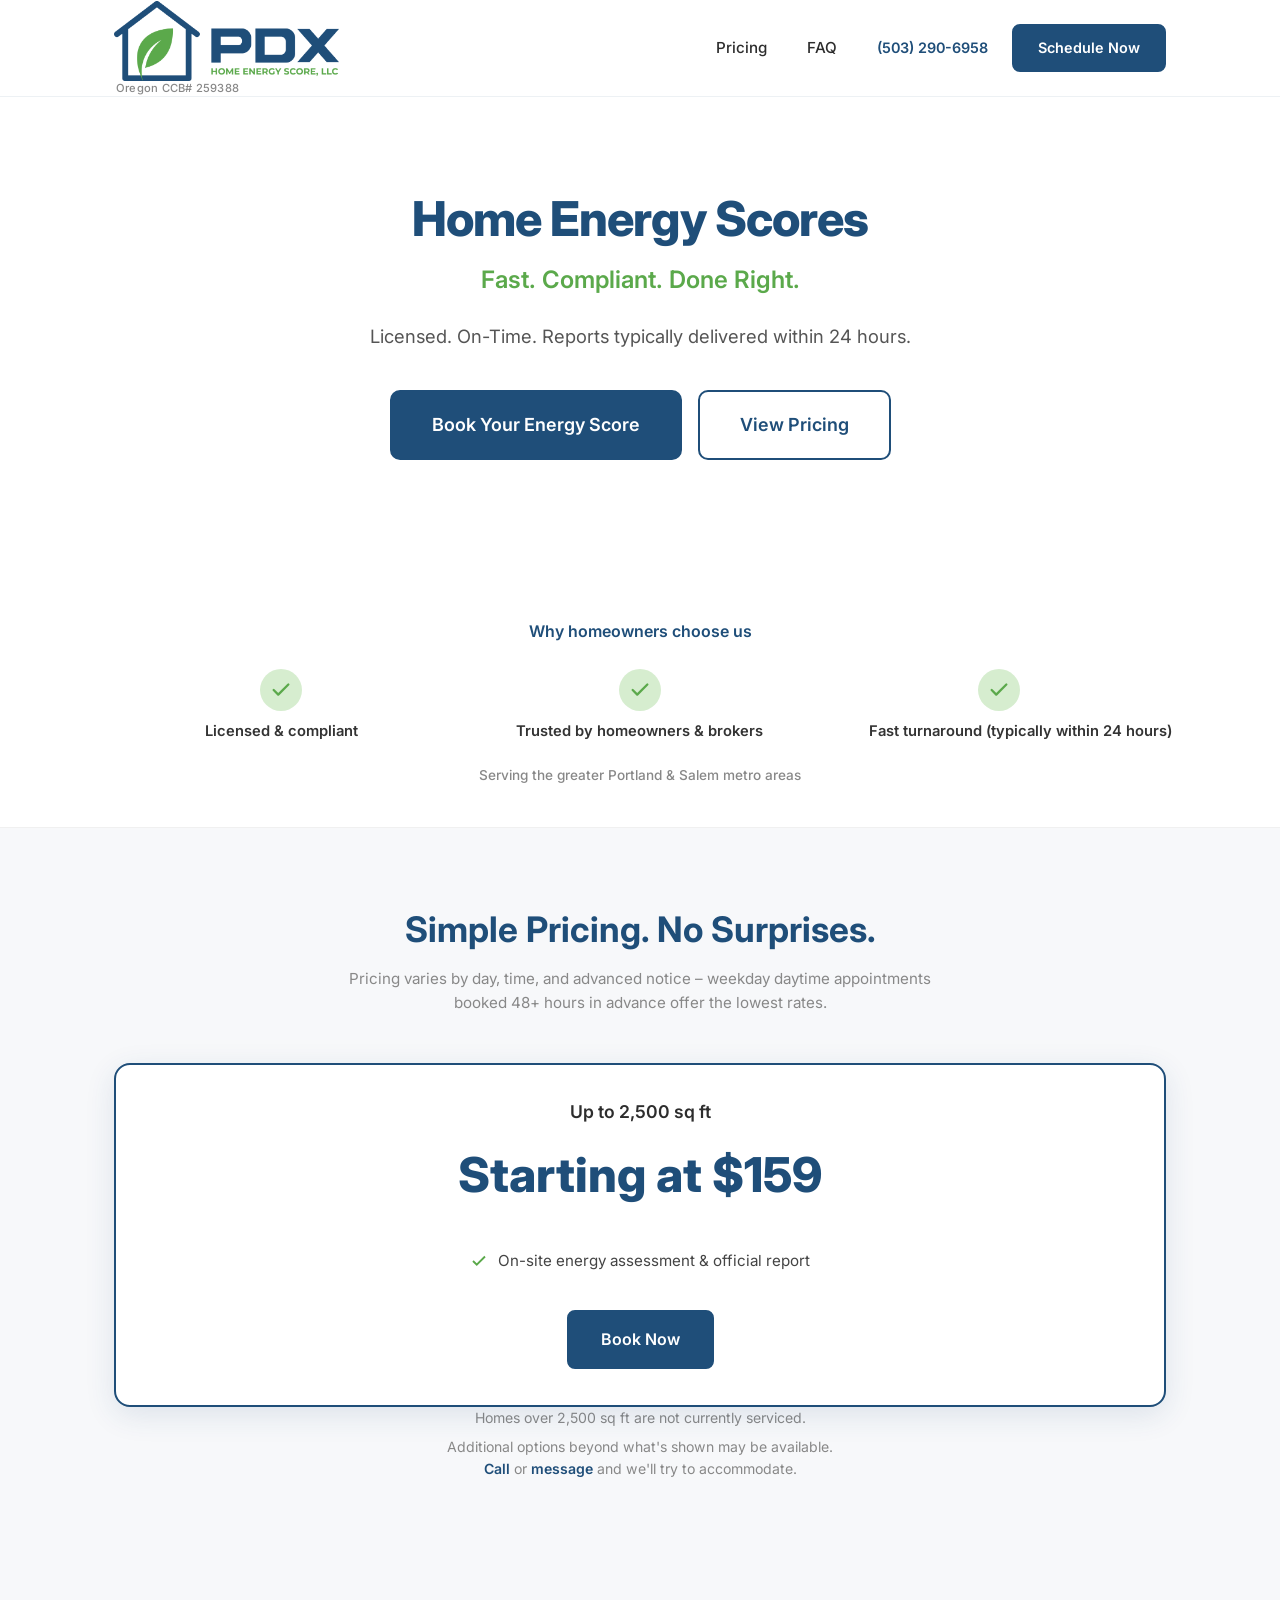
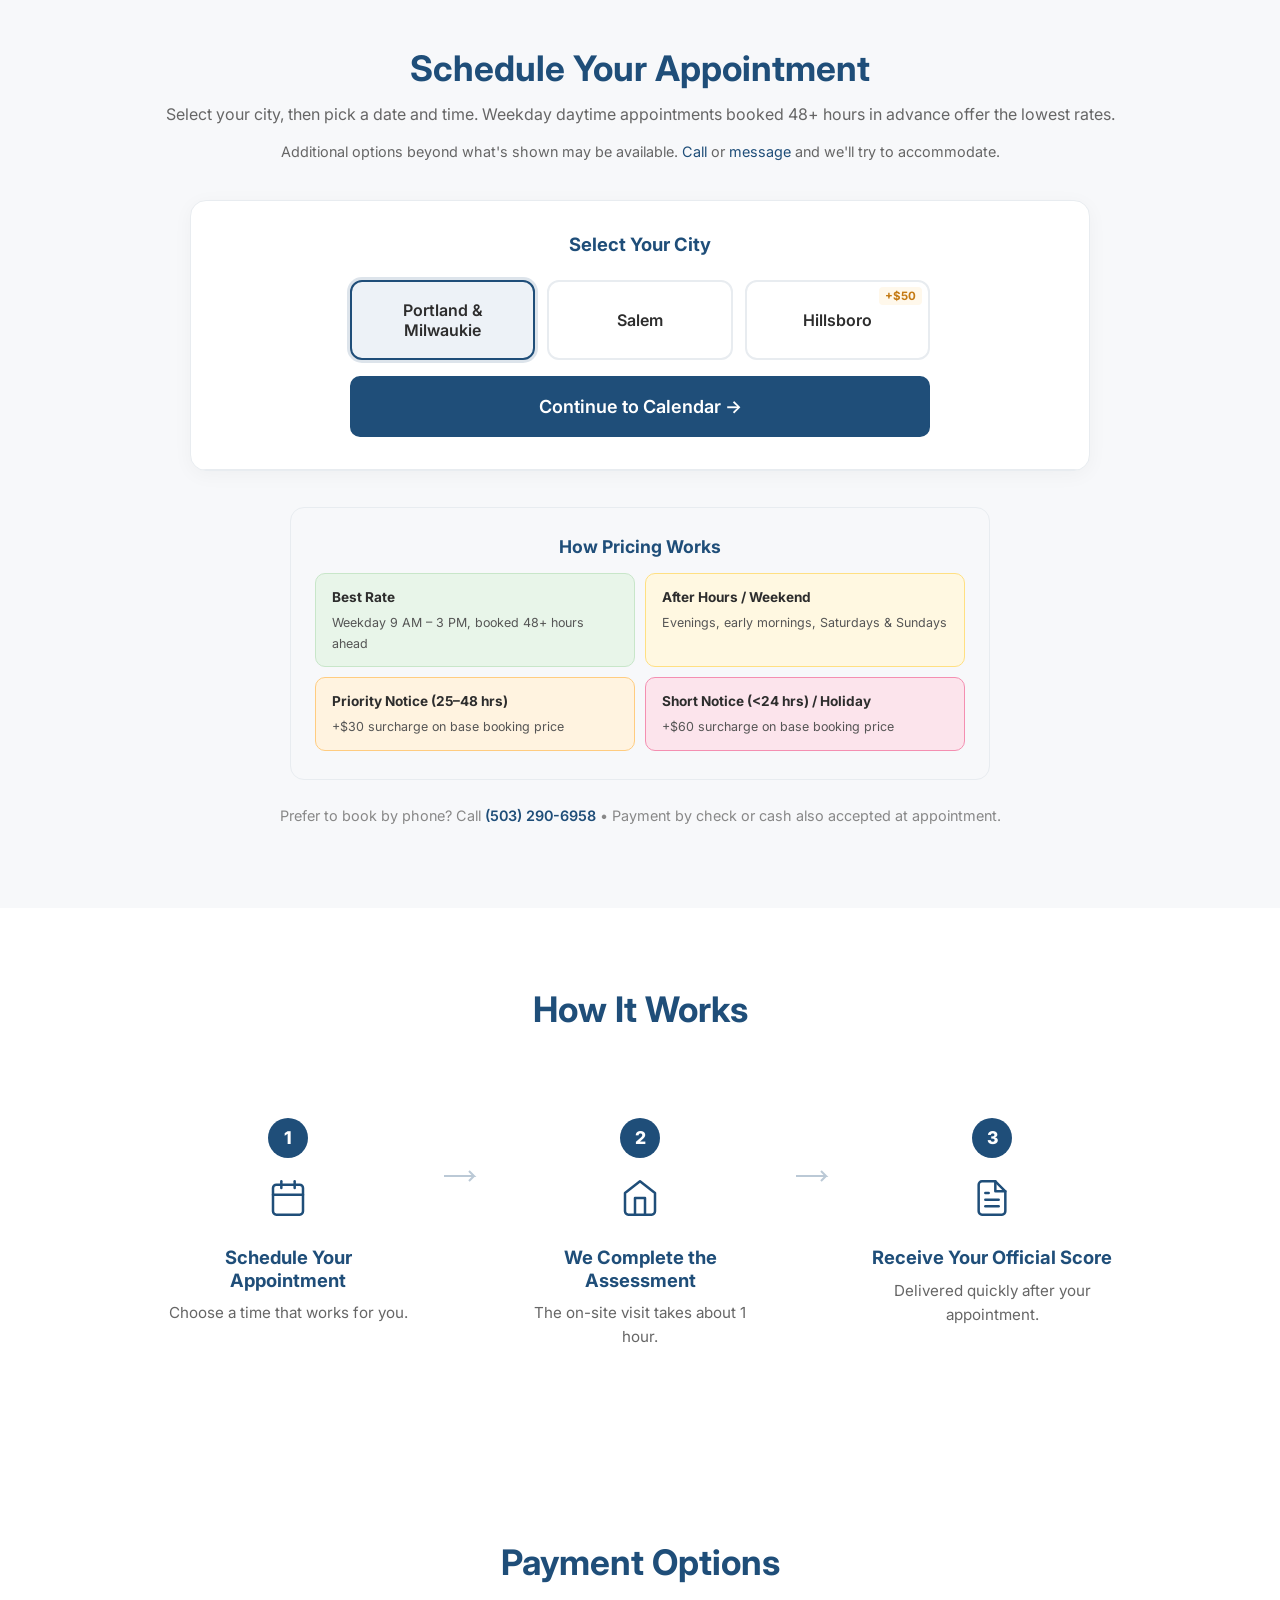
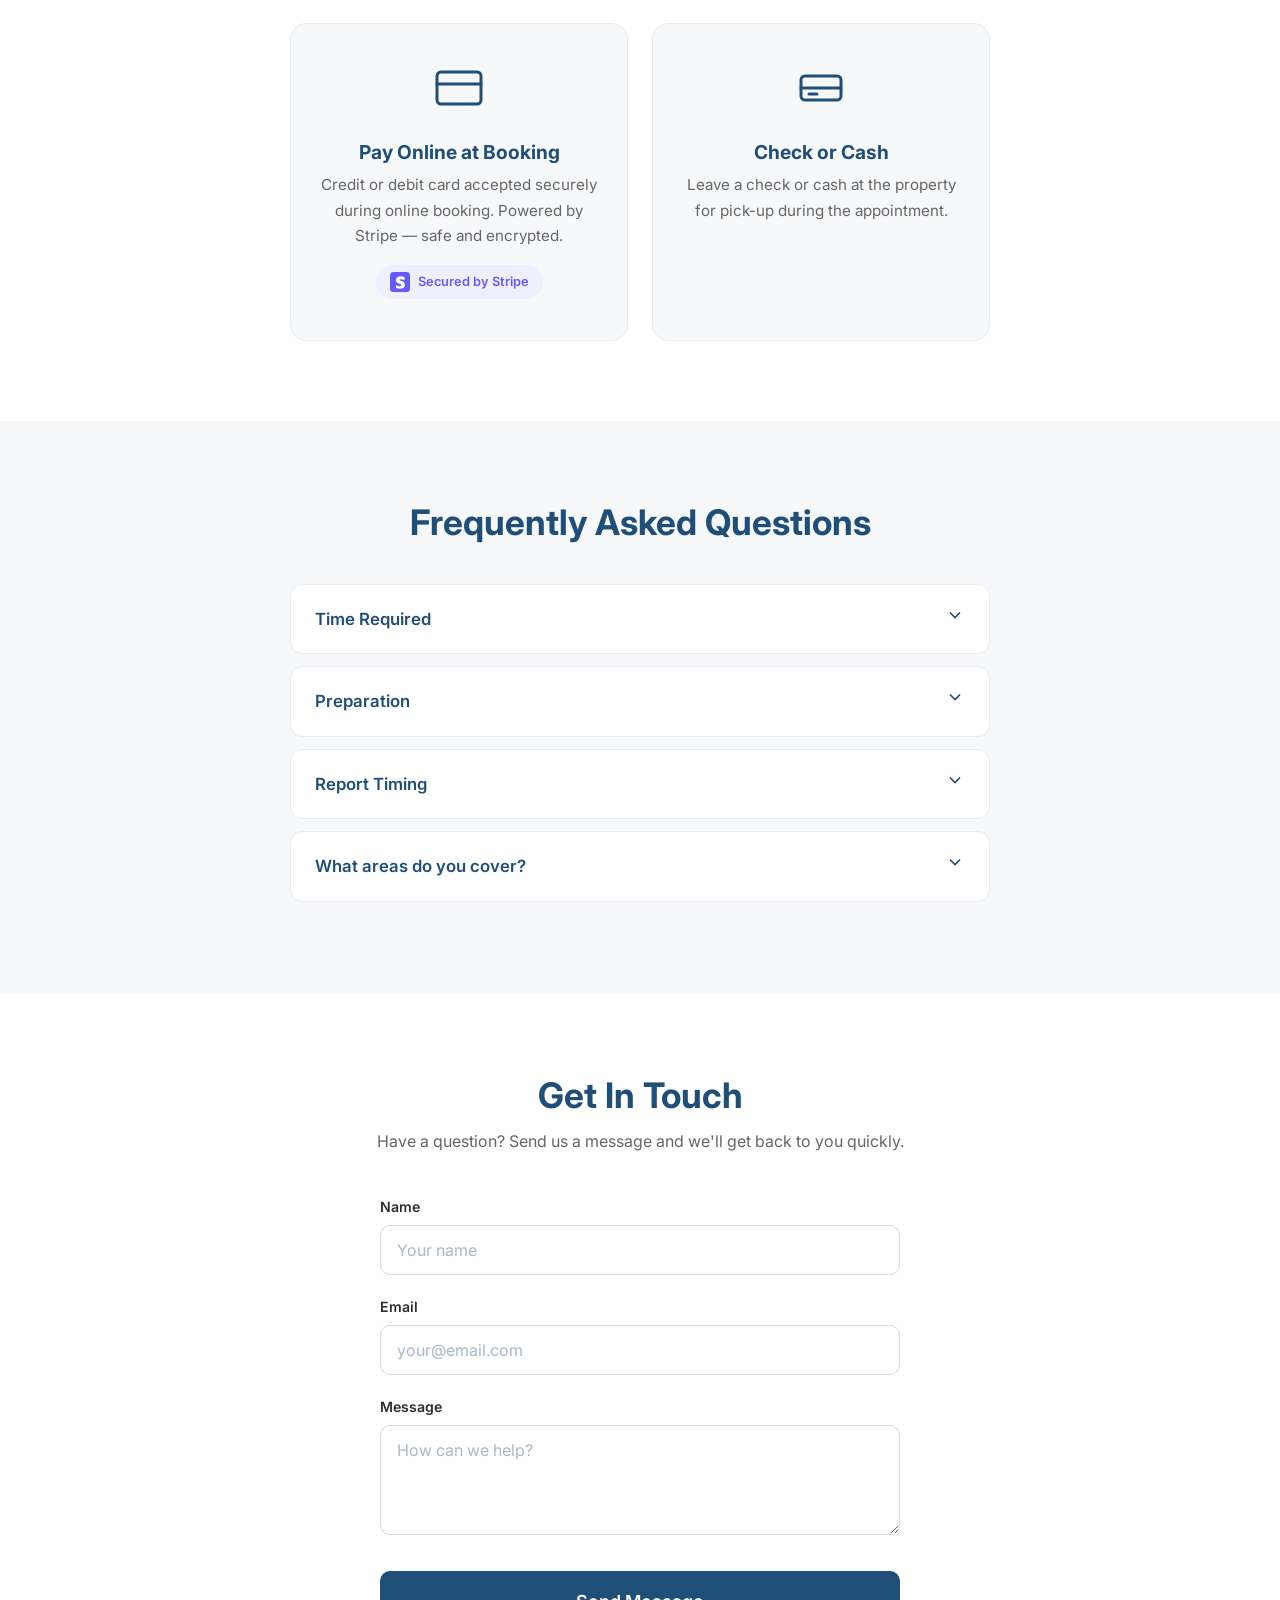
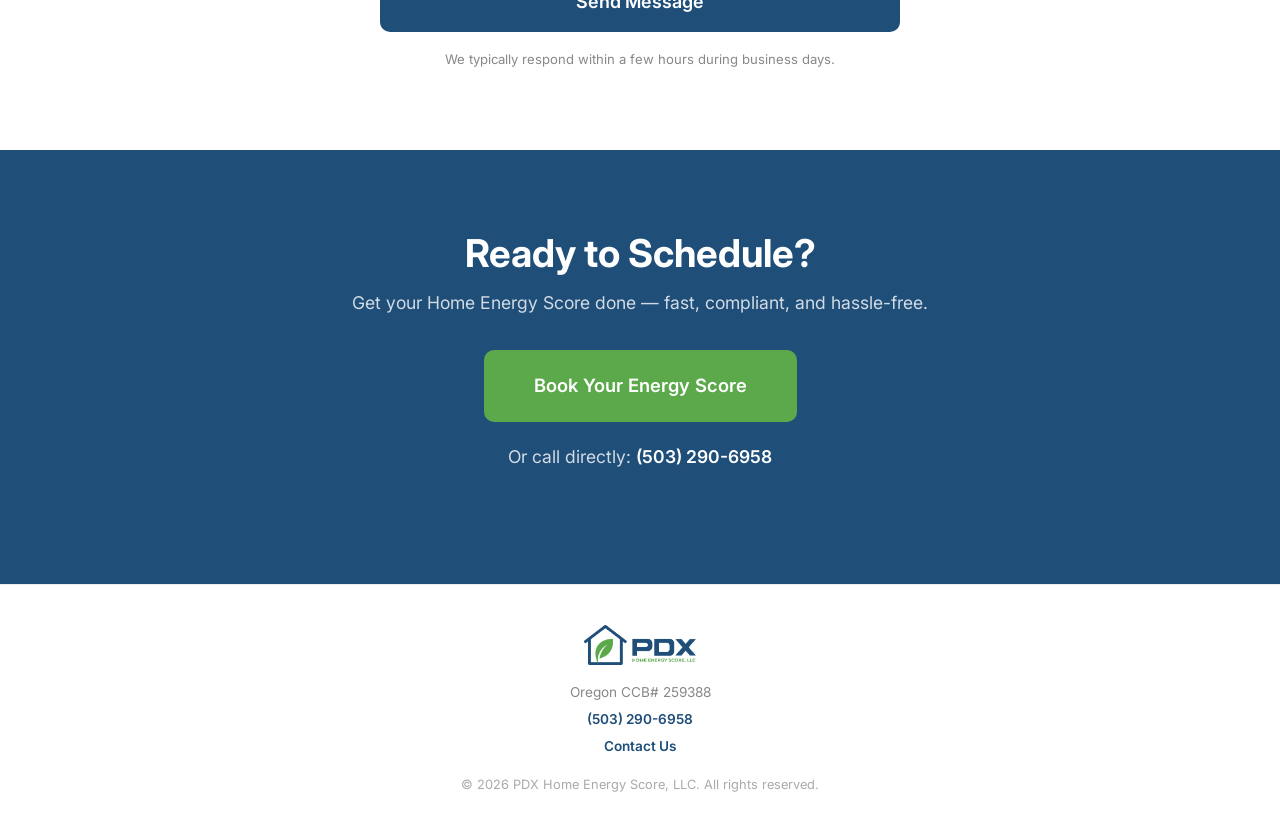
==== index.html @ 20f26538 "Merge Portland & Milwaukie into single button, add date picker to custom time request form" ====
<!DOCTYPE html>
<html lang="en">
<head>
    <meta charset="UTF-8">
    <meta name="viewport" content="width=device-width, initial-scale=1.0">
    <meta name="description" content="Home Energy Scores – Fast, compliant, done right. Licensed assessor serving the Portland metro area. Schedule online, flat-rate pricing, reports delivered quickly.">
    <meta name="keywords" content="home energy score, Oregon home energy score, Portland home energy score, energy assessment, home sale requirement, Portland real estate, energy efficiency rating, PDX energy score">
    <meta name="author" content="PDX Home Energy Score, LLC">
    <meta name="robots" content="index, follow">

    <!-- Open Graph -->
    <meta property="og:title" content="Home Energy Scores – Fast, Compliant, Done Right | PDX Home Energy Score">
    <meta property="og:description" content="Licensed home energy assessments for Portland metro. Flat-rate pricing. Reports delivered quickly. Schedule &amp; pay online.">
    <meta property="og:type" content="website">
    <meta property="og:url" content="https://www.pdxhomeenergyscore.com">
    <meta property="og:image" content="logo.png">

    <!-- Favicon -->
    <link rel="icon" type="image/svg+xml" href="favicon.svg">
    <link rel="icon" type="image/png" sizes="32x32" href="logo.png">

    <title>Home Energy Scores – Fast, Compliant, Done Right | PDX Home Energy Score</title>

    <!-- Google Fonts -->
    <link rel="preconnect" href="https://fonts.googleapis.com">
    <link rel="preconnect" href="https://fonts.gstatic.com" crossorigin>
    <link href="https://fonts.googleapis.com/css2?family=Inter:wght@400;500;600;700;800&family=Montserrat:wght@900&display=swap" rel="stylesheet">

    <link rel="stylesheet" href="styles.css">

    <!-- Schema.org Structured Data -->
    <script type="application/ld+json">
    {
        "@context": "https://schema.org",
        "@type": "LocalBusiness",
        "name": "PDX Home Energy Score, LLC",
        "description": "Licensed Oregon Home Energy Score Assessor serving the Portland metro area.",
        "telephone": "(503) 290-6958",
        "url": "https://www.pdxhomeenergyscore.com",
        "address": {
            "@type": "PostalAddress",
            "addressRegion": "OR",
            "addressCountry": "US"
        },
        "areaServed": ["Portland", "Hillsboro", "Milwaukie", "Beaverton"],
        "priceRange": "$159-$189",
        "serviceType": "Home Energy Score Assessment"
    }
    </script>

    <!-- FAQ Schema for Google Rich Snippets -->
    <script type="application/ld+json">
    {
        "@context": "https://schema.org",
        "@type": "FAQPage",
        "mainEntity": [
            {
                "@type": "Question",
                "name": "How long does a home energy score assessment take?",
                "acceptedAnswer": {
                    "@type": "Answer",
                    "text": "Under 1 hour on-site. Quick, thorough, and non-invasive."
                }
            },
            {
                "@type": "Question",
                "name": "What do I need to prepare for a home energy score?",
                "acceptedAnswer": {
                    "@type": "Answer",
                    "text": "Please ensure clear access to the attic and crawlspaces. That's it — we handle the rest."
                }
            },
            {
                "@type": "Question",
                "name": "When will I receive my home energy score report?",
                "acceptedAnswer": {
                    "@type": "Answer",
                    "text": "Less than 24 hours — 99% of the time."
                }
            },
            {
                "@type": "Question",
                "name": "What areas does PDX Home Energy Score cover?",
                "acceptedAnswer": {
                    "@type": "Answer",
                    "text": "We serve the Portland metro area, including Hillsboro, Beaverton, and Milwaukie."
                }
            }
        ]
    }
    </script>
</head>
<body>

    <!-- ============================================ -->
    <!-- STICKY HEADER / NAV -->
    <!-- ============================================ -->
    <header class="site-header" id="header">
        <div class="container header-inner">
            <a href="#hero" class="logo" aria-label="PDX Home Energy Score - Home">
                <img src="logo.png" alt="PDX Home Energy Score, LLC" class="logo-img" />
                <span class="logo-ccb-badge">Oregon CCB# 259388</span>
            </a>
            <nav class="main-nav" id="mainNav">
                <a href="#pricing" class="nav-link">Pricing</a>
                <a href="#faq" class="nav-link">FAQ</a>
                <a href="tel:5032906958" class="nav-link nav-phone">(503) 290-6958</a>
                <a href="#schedule" class="btn btn-primary btn-nav">Schedule Now</a>
            </nav>
            <button class="mobile-toggle" id="mobileToggle" aria-label="Toggle navigation">
                <span></span>
                <span></span>
                <span></span>
            </button>
        </div>
    </header>

    <!-- ============================================ -->
    <!-- SECTION 1: HERO -->
    <!-- ============================================ -->
    <section class="hero" id="hero">
        <div class="container">
            <div class="hero-content">
                <h1>Home Energy Scores</h1>
                <p class="hero-subtitle">Fast. Compliant. Done Right.</p>
                <p class="hero-desc">Licensed. On-Time. Reports typically delivered within 24 hours.</p>
                <div class="hero-cta">
                    <a href="#schedule" class="btn btn-primary btn-lg">Book Your Energy Score</a>
                    <a href="#pricing" class="btn btn-outline btn-lg">View Pricing</a>
                </div>
            </div>
        </div>
    </section>

    <!-- ============================================ -->
    <!-- SECTION 2: TRUST BADGES -->
    <!-- ============================================ -->
    <section class="trust-badges" id="trust">
        <div class="container">
            <p class="trust-header">Why homeowners choose us</p>
            <div class="badges-grid">
                <div class="badge-item">
                    <div class="badge-icon">
                        <svg width="22" height="22" viewBox="0 0 24 24" fill="none" stroke="#5BA94B" stroke-width="2.5" stroke-linecap="round" stroke-linejoin="round">
                            <polyline points="20 6 9 17 4 12"></polyline>
                        </svg>
                    </div>
                    <p>Licensed &amp; compliant</p>
                </div>
                <div class="badge-item">
                    <div class="badge-icon">
                        <svg width="22" height="22" viewBox="0 0 24 24" fill="none" stroke="#5BA94B" stroke-width="2.5" stroke-linecap="round" stroke-linejoin="round">
                            <polyline points="20 6 9 17 4 12"></polyline>
                        </svg>
                    </div>
                    <p>Trusted by homeowners &amp; brokers</p>
                </div>
                <div class="badge-item">
                    <div class="badge-icon">
                        <svg width="22" height="22" viewBox="0 0 24 24" fill="none" stroke="#5BA94B" stroke-width="2.5" stroke-linecap="round" stroke-linejoin="round">
                            <polyline points="20 6 9 17 4 12"></polyline>
                        </svg>
                    </div>
                    <p style="white-space:nowrap;">Fast turnaround (typically within 24 hours)</p>
                </div>
            </div>
            <p class="trust-serving">Serving the greater Portland &amp; Salem metro areas</p>
        </div>
    </section>

    <!-- ============================================ -->
    <!-- SECTION 3: PRICING -->
    <!-- ============================================ -->
    <section class="pricing-section" id="pricing">
        <div class="container">
            <h2>Simple Pricing. No Surprises.</h2>
            <p class="pricing-subtitle">Pricing varies by day, time, and advanced notice – weekday daytime appointments booked 48+ hours in advance offer the lowest rates.</p>

            <div class="pricing-grid pricing-grid-1col">
                <div class="price-card price-card-featured">
                    <h3>Up to 2,500 sq ft</h3>
                    <div class="price">Starting at $159</div>
                    <ul class="price-features">
                        <li>
                            <svg width="18" height="18" viewBox="0 0 24 24" fill="none" stroke="#5BA94B" stroke-width="2.5"><polyline points="20 6 9 17 4 12"></polyline></svg>
                            On-site energy assessment &amp; official report
                        </li>
                    </ul>
                    <a href="#schedule" class="btn btn-primary">Book Now</a>
                </div>
            </div>

            <div class="pricing-notes">
                <p style="text-align:center;">Homes over 2,500 sq ft are not currently serviced.</p>
                <p style="text-align:center;">Additional options beyond what's shown may be available.<br><a href="tel:5032906958">Call</a> or <a href="#contact">message</a> and we'll try to accommodate.</p>
            </div>

        </div>
    </section>

    <!-- ============================================ -->
    <!-- SECTION 4: SCHEDULING (Dynamic Pricing + Calendar) -->
    <!-- ============================================ -->
    <section class="schedule-section" id="schedule">
        <div class="container container-wide">
            <h2>Schedule Your Appointment</h2>
            <p class="section-subtitle">Select your city, then pick a date and time. Weekday daytime appointments booked 48+ hours in advance offer the lowest rates.</p>
            <p class="booking-lead-in">Additional options beyond what's shown may be available. <a href="tel:5032906958">Call</a> or <a href="#contact">message</a> and we'll try to accommodate.</p>

            <div class="booking-flow" id="bookingFlow">

                <!-- STEP 1: Select City -->
                <div class="booking-step active" id="bookingStep1">
                    <div class="booking-step-header booking-step-header-centered">
                        <h3>Select Your City</h3>
                    </div>
                    <div class="booking-step-body">
                        <div class="city-selector">
                            <div class="city-options city-options-3" id="cityOptions">
                                <button class="city-option selected" data-city="portland">
                                    <span class="city-name">Portland &amp; Milwaukie</span>
                                </button>
                                <button class="city-option" data-city="salem">
                                    <span class="city-name">Salem</span>
                                </button>
                                <button class="city-option" data-city="hillsboro">
                                    <span class="city-name">Hillsboro</span>
                                    <span class="city-surcharge">+$50</span>
                                </button>
                            </div>
                            <div class="hillsboro-notice" id="hillsboroNotice" style="display:none;">
                                <svg width="16" height="16" viewBox="0 0 24 24" fill="none" stroke="#c57b15" stroke-width="2"><circle cx="12" cy="12" r="10"></circle><line x1="12" y1="8" x2="12" y2="12"></line><line x1="12" y1="16" x2="12.01" y2="16"></line></svg>
                                <span>Hillsboro properties include a <strong>$50 travel fee</strong> added to all prices shown below.</span>
                            </div>
                            <button class="btn btn-primary btn-lg btn-continue" id="continueToCalendar">
                                Continue to Calendar →
                            </button>
                        </div>
                    </div>
                </div>

                <!-- STEP 2: Pick a Date (Custom Calendar) -->
                <div class="booking-step" id="bookingStep2" style="display:none;">
                    <div class="booking-step-header">
                        <h3>Pick a Date</h3>
                        <div class="step-header-right">
                            <span class="selected-city-chip" id="selectedCityChip2"></span>
                            <button class="btn btn-outline btn-sm" id="changeCityBtn">← Change City</button>
                        </div>
                    </div>
                    <div class="hillsboro-notice hillsboro-notice-persistent" id="hillsboroNoticePersistent2" style="display:none;">
                        <svg width="16" height="16" viewBox="0 0 24 24" fill="none" stroke="#c57b15" stroke-width="2"><circle cx="12" cy="12" r="10"></circle><line x1="12" y1="8" x2="12" y2="12"></line><line x1="12" y1="16" x2="12.01" y2="16"></line></svg>
                        <span>Hillsboro properties include a <strong>$50 travel fee</strong> added to all prices shown below.</span>
                    </div>
                    <div class="booking-step-body">
                        <div class="pricing-calendar" id="pricingCalendar">
                            <!-- Calendar rendered by JS -->
                        </div>
                    </div>
                </div>

                <!-- STEP 3: Pick a Time (Slots with live pricing) -->
                <div class="booking-step" id="bookingStep3" style="display:none;">
                    <div class="booking-step-header">
                        <h3>Pick a Time</h3>
                        <div class="step-header-right">
                            <span class="selected-city-chip" id="selectedCityChip3"></span>
                            <button class="btn btn-outline btn-sm" id="changeDateBtn">&#8592; Change Date</button>
                        </div>
                    </div>
                    <div class="hillsboro-notice hillsboro-notice-persistent" id="hillsboroNoticePersistent3" style="display:none;">
                        <svg width="16" height="16" viewBox="0 0 24 24" fill="none" stroke="#c57b15" stroke-width="2"><circle cx="12" cy="12" r="10"></circle><line x1="12" y1="8" x2="12" y2="12"></line><line x1="12" y1="16" x2="12.01" y2="16"></line></svg>
                        <span>Hillsboro properties include a <strong>$50 travel fee</strong> added to all prices shown below.</span>
                    </div>
                    <div class="booking-step-body">
                        <div id="timeSlots">
                            <!-- Time slots rendered by JS -->
                        </div>
                    </div>
                </div>

            </div><!-- end booking-flow -->

            <!-- STEP 4: Acuity Embed (payment + intake form) -->
            <div class="acuity-embed-section" id="acuityEmbed" style="display:none;">
                <div class="acuity-embed-header">
                    <div class="acuity-step-badge">
                        <div>
                            <h3 class="acuity-embed-title">Complete Your Booking</h3>
                            <p class="acuity-embed-desc" id="acuitySelectedType">Fill in your details and pay securely below.</p>
                        </div>
                    </div>
                    <button class="btn btn-outline btn-sm" id="changeTimeBtn">← Change Time</button>
                </div>
                <div class="acuity-iframe-wrapper" id="acuityIframeWrapper">
                    <!-- iframe injected dynamically -->
                </div>
                <div class="acuity-footer-note">
                    <svg width="16" height="16" viewBox="0 0 24 24" fill="none" stroke="#5BA94B" stroke-width="2.5"><polyline points="20 6 9 17 4 12"></polyline></svg>
                    <span>Secure payment via Stripe &bull; Confirmation email sent instantly &bull; Free cancellation with 24hr notice</span>
                </div>
            </div>

            <!-- Pricing Summary Box -->
            <div class="pricing-summary-box fade-in">
                <h4>How Pricing Works</h4>
                <div class="pricing-summary-grid">
                    <div class="pricing-summary-item tier-best-bg">
                        <strong>Best Rate</strong>
                        <span>Weekday 9 AM – 3 PM, booked 48+ hours ahead</span>
                    </div>
                    <div class="pricing-summary-item tier-mid-bg">
                        <strong>After Hours / Weekend</strong>
                        <span>Evenings, early mornings, Saturdays &amp; Sundays</span>
                    </div>
                    <div class="pricing-summary-item tier-high-bg">
                        <strong>Priority Notice (25–48 hrs)</strong>
                        <span>+$30 surcharge on base booking price</span>
                    </div>
                    <div class="pricing-summary-item tier-premium-bg">
                        <strong>Short Notice (&lt;24 hrs) / Holiday</strong>
                        <span>+$60 surcharge on base booking price</span>
                    </div>
                </div>
            </div>

            <!-- Alternative: can't book online -->
            <div class="booking-alt-note">
                <p>Prefer to book by phone? Call <a href="tel:5032906958">(503) 290-6958</a> &bull; Payment by check or cash also accepted at appointment.</p>
            </div>
        </div>
    </section>

    <!-- ============================================ -->
    <!-- SECTION 5: HOW IT WORKS -->
    <!-- ============================================ -->
    <section class="how-it-works" id="how-it-works">
        <div class="container">
            <h2>How It Works</h2>
            <div class="steps-grid">
                <div class="step-item">
                    <div class="step-number">1</div>
                    <div class="step-icon">
                        <svg width="40" height="40" viewBox="0 0 24 24" fill="none" stroke="#1F4E79" stroke-width="1.5" stroke-linecap="round" stroke-linejoin="round">
                            <rect x="3" y="4" width="18" height="18" rx="2" ry="2"></rect>
                            <line x1="16" y1="2" x2="16" y2="6"></line>
                            <line x1="8" y1="2" x2="8" y2="6"></line>
                            <line x1="3" y1="10" x2="21" y2="10"></line>
                        </svg>
                    </div>
                    <h3>Schedule Your Appointment</h3>
                    <p>Choose a time that works for you.</p>
                </div>
                <div class="step-connector">
                    <svg width="40" height="20" viewBox="0 0 40 20">
                        <path d="M0 10 L30 10 L25 5 M30 10 L25 15" stroke="#1F4E79" stroke-width="2" fill="none" opacity="0.3"/>
                    </svg>
                </div>
                <div class="step-item">
                    <div class="step-number">2</div>
                    <div class="step-icon">
                        <svg width="40" height="40" viewBox="0 0 24 24" fill="none" stroke="#1F4E79" stroke-width="1.5" stroke-linecap="round" stroke-linejoin="round">
                            <path d="M3 9l9-7 9 7v11a2 2 0 0 1-2 2H5a2 2 0 0 1-2-2z"></path>
                            <polyline points="9 22 9 12 15 12 15 22"></polyline>
                        </svg>
                    </div>
                    <h3>We Complete the Assessment</h3>
                    <p>The on-site visit takes about 1 hour.</p>
                </div>
                <div class="step-connector">
                    <svg width="40" height="20" viewBox="0 0 40 20">
                        <path d="M0 10 L30 10 L25 5 M30 10 L25 15" stroke="#1F4E79" stroke-width="2" fill="none" opacity="0.3"/>
                    </svg>
                </div>
                <div class="step-item">
                    <div class="step-number">3</div>
                    <div class="step-icon">
                        <svg width="40" height="40" viewBox="0 0 24 24" fill="none" stroke="#1F4E79" stroke-width="1.5" stroke-linecap="round" stroke-linejoin="round">
                            <path d="M14 2H6a2 2 0 0 0-2 2v16a2 2 0 0 0 2 2h12a2 2 0 0 0 2-2V8z"></path>
                            <polyline points="14 2 14 8 20 8"></polyline>
                            <line x1="16" y1="13" x2="8" y2="13"></line>
                            <line x1="16" y1="17" x2="8" y2="17"></line>
                            <polyline points="10 9 9 9 8 9"></polyline>
                        </svg>
                    </div>
                    <h3>Receive Your Official Score</h3>
                    <p>Delivered quickly after your appointment.</p>
                </div>
            </div>
        </div>
    </section>

    <!-- ============================================ -->
    <!-- SECTION 6: PAYMENT OPTIONS -->
    <!-- ============================================ -->
    <section class="payment-section" id="payment">
        <div class="container">
            <h2>Payment Options</h2>
            <div class="payment-grid">
                <div class="payment-card">
                    <div class="payment-icon">
                        <svg width="48" height="48" viewBox="0 0 24 24" fill="none" stroke="#1F4E79" stroke-width="1.5" stroke-linecap="round" stroke-linejoin="round">
                            <rect x="1" y="4" width="22" height="16" rx="2" ry="2"></rect>
                            <line x1="1" y1="10" x2="23" y2="10"></line>
                        </svg>
                    </div>
                    <h3>Pay Online at Booking</h3>
                    <p>Credit or debit card accepted securely during online booking. Powered by Stripe — safe and encrypted.</p>
                    <div class="stripe-badge">
                        <svg width="20" height="20" viewBox="0 0 28 28" xmlns="http://www.w3.org/2000/svg">
                            <rect width="28" height="28" rx="5" fill="#635BFF"/>
                            <path d="M13.3 11.1c0-.8.7-1.1 1.8-1.1 1.6 0 3.7.5 5.3 1.4V7.2C18.8 6.4 17 6 15.1 6c-4 0-6.7 2.1-6.7 5.6 0 5.5 7.6 4.6 7.6 7 0 .9-.8 1.2-2 1.2-1.7 0-3.9-.7-5.6-1.7v4.3c1.9.8 3.8 1.1 5.6 1.1 4.1 0 6.9-2 6.9-5.6-.1-5.9-7.6-4.9-7.6-7z" fill="white"/>
                        </svg>
                        <span>Secured by Stripe</span>
                    </div>
                </div>
                <div class="payment-card">
                    <div class="payment-icon">
                        <svg width="48" height="48" viewBox="0 0 24 24" fill="none" stroke="#1F4E79" stroke-width="1.5" stroke-linecap="round" stroke-linejoin="round">
                            <rect x="2" y="6" width="20" height="12" rx="2" ry="2"></rect>
                            <line x1="2" y1="12" x2="22" y2="12"></line>
                            <line x1="6" y1="15" x2="10" y2="15"></line>
                        </svg>
                    </div>
                    <h3>Check or Cash</h3>
                    <p>Leave a check or cash at the property for pick-up during the appointment.</p>
                </div>
            </div>
        </div>
    </section>

    <!-- ============================================ -->
    <!-- SECTION 7: FAQ -->
    <!-- ============================================ -->
    <section class="faq-section" id="faq">
        <div class="container">
            <h2>Frequently Asked Questions</h2>
            <div class="faq-list">
                <details class="faq-item">
                    <summary>
                        <span class="faq-question">Time Required</span>
                        <span class="faq-toggle">
                            <svg width="20" height="20" viewBox="0 0 24 24" fill="none" stroke="currentColor" stroke-width="2"><polyline points="6 9 12 15 18 9"></polyline></svg>
                        </span>
                    </summary>
                    <div class="faq-answer">
                        <p>Under 1 hour on-site. Quick, thorough, and non-invasive.</p>
                    </div>
                </details>
                <details class="faq-item">
                    <summary>
                        <span class="faq-question">Preparation</span>
                        <span class="faq-toggle">
                            <svg width="20" height="20" viewBox="0 0 24 24" fill="none" stroke="currentColor" stroke-width="2"><polyline points="6 9 12 15 18 9"></polyline></svg>
                        </span>
                    </summary>
                    <div class="faq-answer">
                        <p>Please ensure clear access to the attic and crawlspaces. That's it — we handle the rest.</p>
                    </div>
                </details>
                <details class="faq-item">
                    <summary>
                        <span class="faq-question">Report Timing</span>
                        <span class="faq-toggle">
                            <svg width="20" height="20" viewBox="0 0 24 24" fill="none" stroke="currentColor" stroke-width="2"><polyline points="6 9 12 15 18 9"></polyline></svg>
                        </span>
                    </summary>
                    <div class="faq-answer">
                        <p>Less than 24 hours — 99% of the time.</p>
                    </div>
                </details>
                <details class="faq-item">
                    <summary>
                        <span class="faq-question">What areas do you cover?</span>
                        <span class="faq-toggle">
                            <svg width="20" height="20" viewBox="0 0 24 24" fill="none" stroke="currentColor" stroke-width="2"><polyline points="6 9 12 15 18 9"></polyline></svg>
                        </span>
                    </summary>
                    <div class="faq-answer">
                        <p>We serve the Portland metro area, including Hillsboro, Beaverton, and Milwaukie. Not sure if you're in our service area? Give us a call at <a href="tel:5032906958">(503) 290-6958</a>.</p>
                    </div>
                </details>
            </div>
        </div>
    </section>

    <!-- ============================================ -->
    <!-- SECTION 8: CONTACT FORM -->
    <!-- ============================================ -->
    <section class="contact-section" id="contact">
        <div class="container">
            <h2>Get In Touch</h2>
            <p class="section-subtitle">Have a question? Send us a message and we'll get back to you quickly.</p>
            <form class="contact-form" id="contactForm" action="https://formspree.io/f/xdkozpqr" method="POST" onsubmit="return handleContactSubmit(event)">
                <div class="form-group">
                    <label for="contactName">Name</label>
                    <input type="text" id="contactName" name="name" placeholder="Your name" required autocomplete="name" />
                </div>
                <div class="form-group">
                    <label for="contactEmail">Email</label>
                    <input type="email" id="contactEmail" name="email" placeholder="your@email.com" required autocomplete="email" />
                </div>
                <div class="form-group">
                    <label for="contactMessage">Message</label>
                    <textarea id="contactMessage" name="message" rows="4" placeholder="How can we help?" required></textarea>
                </div>
                <input type="hidden" name="_replyto" value="">
                <input type="hidden" name="_subject" value="New message from PDX Home Energy Score website">
                <button type="submit" class="btn btn-primary btn-lg btn-contact-submit" id="contactSubmitBtn">Send Message</button>
                <p class="contact-note">We typically respond within a few hours during business days.</p>
            </form>
            <div class="contact-success" id="contactSuccess" style="display:none;">
                <svg width="48" height="48" viewBox="0 0 24 24" fill="none" stroke="#5BA94B" stroke-width="2"><circle cx="12" cy="12" r="10"/><polyline points="8 12 11 15 16 9"/></svg>
                <h3>Message Sent!</h3>
                <p>Thank you — we'll get back to you shortly.</p>
            </div>
        </div>
    </section>

    <!-- ============================================ -->
    <!-- SECTION 9: FINAL CTA -->
    <!-- ============================================ -->
    <section class="final-cta" id="cta">
        <div class="container">
            <h2>Ready to Schedule?</h2>
            <p>Get your Home Energy Score done — fast, compliant, and hassle-free.</p>
            <a href="#schedule" class="btn btn-primary btn-lg">Book Your Energy Score</a>
            <p class="cta-phone">Or call directly: <a href="tel:5032906958">(503) 290-6958</a></p>
        </div>
    </section>

    <!-- ============================================ -->
    <!-- FOOTER -->
    <!-- ============================================ -->
    <footer class="site-footer">
        <div class="container">
            <div class="footer-content">
                <div class="footer-brand">
                    <img src="logo.png" alt="PDX Home Energy Score, LLC" class="footer-logo-img" />
                </div>
                <div class="footer-info">
                    <p>Oregon CCB# 259388</p>
                    <p><a href="tel:5032906958">(503) 290-6958</a></p>
                    <p><a href="#contact">Contact Us</a></p>
                </div>
                <div class="footer-bottom">
                    <p>&copy; 2026 PDX Home Energy Score, LLC. All rights reserved.</p>
                </div>
            </div>
        </div>
    </footer>

    <!-- ============================================ -->
    <!-- MOBILE CALL BUTTON (sticky) -->
    <!-- ============================================ -->
    <a href="tel:5032906958" class="mobile-call-btn" aria-label="Call (503) 290-6958">
        <svg width="22" height="22" viewBox="0 0 24 24" fill="none" stroke="white" stroke-width="2" stroke-linecap="round" stroke-linejoin="round">
            <path d="M22 16.92v3a2 2 0 0 1-2.18 2 19.79 19.79 0 0 1-8.63-3.07 19.5 19.5 0 0 1-6-6 19.79 19.79 0 0 1-3.07-8.67A2 2 0 0 1 4.11 2h3a2 2 0 0 1 2 1.72 12.84 12.84 0 0 0 .7 2.81 2 2 0 0 1-.45 2.11L8.09 9.91a16 16 0 0 0 6 6l1.27-1.27a2 2 0 0 1 2.11-.45 12.84 12.84 0 0 0 2.81.7A2 2 0 0 1 22 16.92z"></path>
        </svg>
        <span>Call Now</span>
    </a>

    <script src="script.js"></script>
</body>
</html>
---- styles.css ----
﻿/* ============================================
   PDX Home Energy Score - Styles v2.1
   Primary Deep Blue: #1F4E79
   Accent Green:      #5BA94B
   Background White:  #FFFFFF
   Light Gray:        #F7F8FA
   Text Dark:         #2D2D2D
   ============================================ */

/* ---------- RESET & BASE ---------- */
*, *::before, *::after { margin: 0; padding: 0; box-sizing: border-box; }

html { scroll-behavior: smooth; -webkit-text-size-adjust: 100%; }

body {
    font-family: 'Inter', -apple-system, BlinkMacSystemFont, 'Segoe UI', Roboto, sans-serif;
    color: #2D2D2D;
    background: #FFFFFF;
    line-height: 1.7;
    font-size: 16px;
    -webkit-font-smoothing: antialiased;
    -moz-osx-font-smoothing: grayscale;
    overflow-x: hidden;
}

img { max-width: 100%; height: auto; display: block; }
a { color: #1F4E79; text-decoration: none !important; transition: color 0.2s ease; }
a:hover { color: #5BA94B; text-decoration: none !important; }
/* Override Astra's .entry-content a underline */
.ast-single-post .entry-content a,
.entry-content a { text-decoration: none !important; }

.container { max-width: 1100px; margin: 0 auto; padding: 0 24px; }
.container-wide { max-width: 1200px; margin: 0 auto; padding: 0 24px; }
h1, h2, h3, h4 { color: #1F4E79; line-height: 1.2; font-weight: 700; }

/* ---------- BUTTONS ---------- */
.btn {
    display: inline-flex;
    align-items: center;
    justify-content: center;
    gap: 8px;
    font-family: inherit;
    font-weight: 600;
    font-size: 1rem;
    padding: 14px 32px;
    border-radius: 8px;
    border: 2px solid transparent;
    cursor: pointer;
    transition: all 0.25s ease;
    text-decoration: none;
    white-space: nowrap;
}
.btn-primary { background: #1F4E79; color: #FFFFFF; border-color: #1F4E79; }
.btn-primary:hover {
    background: #163a5c; border-color: #163a5c; color: #FFFFFF;
    transform: translateY(-2px); box-shadow: 0 8px 25px rgba(31,78,121,0.3);
}
.btn-outline { background: transparent; color: #1F4E79; border-color: #1F4E79; }
.btn-outline:hover {
    background: #1F4E79; color: #FFFFFF;
    transform: translateY(-2px); box-shadow: 0 8px 25px rgba(31,78,121,0.2);
}
.btn-lg { padding: 18px 40px; font-size: 1.125rem; border-radius: 10px; }
.btn-nav {
    padding: 10px 24px; font-size: 0.9rem; border-radius: 8px;
    background: #1F4E79; color: #FFFFFF !important; border-color: #1F4E79;
}
.btn-nav:hover {
    background: #163a5c; color: #FFFFFF !important;
    transform: translateY(-2px); box-shadow: 0 8px 25px rgba(31,78,121,0.3);
}

/* ---------- HEADER ---------- */
.site-header {
    position: fixed; top: 0; left: 0; right: 0; z-index: 1000;
    background: rgba(255,255,255,0.97);
    backdrop-filter: blur(12px); -webkit-backdrop-filter: blur(12px);
    border-bottom: 1px solid rgba(31,78,121,0.08);
    transition: box-shadow 0.3s ease;
}
.site-header.scrolled { box-shadow: 0 2px 20px rgba(0,0,0,0.08); }
.header-inner { display: flex; align-items: center; justify-content: space-between; height: 96px; }
.logo { display: flex; flex-direction: column; align-items: flex-start; gap: 2px; text-decoration: none; flex-shrink: 0; }
.logo:hover { opacity: 0.88; }
.logo-img { height: 80px; width: auto; display: block; object-fit: contain; }
.logo-ccb-badge { font-family: 'Inter', Arial, sans-serif; font-weight: 500; font-size: 0.7rem; color: #888; letter-spacing: 0.02em; line-height: 1; white-space: nowrap; padding-left: 2px; }
.main-nav { display: flex; align-items: center; gap: 8px; }
.nav-link { padding: 8px 16px; font-size: 0.95rem; font-weight: 500; color: #2D2D2D; border-radius: 6px; transition: all 0.2s ease; }
.nav-link:hover { color: #1F4E79; background: rgba(31,78,121,0.05); }
.nav-phone { font-weight: 600; color: #1F4E79; font-size: 0.9rem; }
.mobile-toggle { display: none; flex-direction: column; gap: 5px; background: none; border: none; cursor: pointer; padding: 8px; }
.mobile-toggle span { display: block; width: 24px; height: 2px; background: #1F4E79; border-radius: 2px; transition: all 0.3s ease; }

/* ---------- HERO ---------- */
.hero { padding: 190px 0 110px; background: #FFFFFF; text-align: center; }
.hero-content { max-width: 720px; margin: 0 auto; }
.hero h1 { font-size: 3rem; font-weight: 800; letter-spacing: -0.02em; margin-bottom: 12px; color: #1F4E79; }
.hero-subtitle { font-size: 1.5rem; font-weight: 600; color: #5BA94B; margin-bottom: 20px; }
.hero-desc { font-size: 1.15rem; color: #555; max-width: 560px; margin: 0 auto 36px; line-height: 1.8; }
.hero-cta { display: flex; gap: 16px; justify-content: center; flex-wrap: wrap; }

/* ---------- TRUST BADGES ---------- */
.trust-badges { padding: 48px 0 40px; background: #FFFFFF; border-bottom: 1px solid #f0f0f0; }
.trust-header { text-align: center; font-size: 1rem; font-weight: 600; color: #1F4E79; margin-bottom: 24px; }
.badges-grid { display: grid; grid-template-columns: repeat(3, 1fr); gap: 24px; text-align: center; }
.badge-item { display: flex; flex-direction: column; align-items: center; gap: 8px; }
.badge-icon { width: 42px; height: 42px; border-radius: 50%; background: #d6edcf; display: flex; align-items: center; justify-content: center; }
.badge-item p { font-size: 0.92rem; font-weight: 600; color: #333; max-width: 260px; }
.trust-serving { text-align: center; font-size: 0.85rem; color: #888; margin-top: 20px; font-weight: 500; }

/* ---------- PRICING ---------- */
.pricing-section { padding: 80px 0; background: #F7F8FA; }
.pricing-section h2 { text-align: center; font-size: 2.2rem; margin-bottom: 16px; }
.pricing-subtitle { text-align: center; font-size: 0.95rem; color: #888; max-width: 620px; margin: 0 auto 48px; line-height: 1.6; }
.pricing-grid-2col { display: grid; grid-template-columns: repeat(2, 1fr); gap: 28px; max-width: 700px; margin: 0 auto 36px; }
.price-card { background: #FFFFFF; border-radius: 16px; padding: 36px 28px; text-align: center; border: 2px solid #e8ecf0; transition: all 0.3s ease; position: relative; }
.price-card:hover { transform: translateY(-4px); box-shadow: 0 12px 40px rgba(31,78,121,0.1); }
.price-card-featured { border-color: #1F4E79; box-shadow: 0 8px 30px rgba(31,78,121,0.12); }
.price-label { position: absolute; top: -14px; left: 50%; transform: translateX(-50%); background: #1F4E79; color: #FFFFFF; font-size: 0.8rem; font-weight: 700; padding: 4px 20px; border-radius: 20px; text-transform: uppercase; letter-spacing: 0.05em; white-space: nowrap; }
.price-card h3 { font-size: 1.1rem; font-weight: 600; margin-bottom: 12px; color: #2D2D2D; }
.price { font-size: 3rem; font-weight: 800; color: #1F4E79; margin-bottom: 24px; }
.price-plus { font-size: 1.5rem; vertical-align: super; font-weight: 600; opacity: 0.7; }
.price-features { list-style: none; text-align: center; margin-bottom: 28px; }
.price-features li { display: flex; align-items: center; justify-content: center; gap: 10px; padding: 8px 0; font-size: 0.95rem; color: #444; }
.price-features li svg { flex-shrink: 0; }
.pricing-notes { text-align: center; max-width: 600px; margin: 0 auto; }
.pricing-notes p { font-size: 0.88rem; color: #888; margin-bottom: 6px; line-height: 1.6; }
.pricing-notes a { color: #1F4E79; font-weight: 600; text-decoration: underline; }

/* ---------- SCHEDULE / BOOKING FLOW ---------- */
.schedule-section { padding: 80px 0; background: #F7F8FA; }
.schedule-section h2 { text-align: center; font-size: 2.2rem; margin-bottom: 12px; }
.section-subtitle { text-align: center; font-size: 1rem; color: #666; margin-bottom: 40px; }
.booking-lead-in { text-align: center; font-size: 0.9rem; color: #666; margin-top: -28px; margin-bottom: 36px; }
.booking-flow { max-width: 900px; margin: 0 auto 32px; background: #FFFFFF; border-radius: 16px; border: 1px solid #e8ecf0; overflow: hidden; box-shadow: 0 4px 20px rgba(0,0,0,0.04); }
.booking-step { padding: 32px 36px; border-bottom: 1px solid #e8ecf0; display: none; }
.booking-step:last-child { border-bottom: none; }
.booking-step.active { display: block; animation: stepFadeIn 0.3s ease; }
@keyframes stepFadeIn { from { opacity: 0; transform: translateY(8px); } to { opacity: 1; transform: translateY(0); } }

/* Completed steps: collapse to header only */
.booking-step.completed { display: block; }
.booking-step.completed .booking-step-body { display: none; }
.booking-step.completed .booking-step-header {
    margin-bottom: 0;
    padding-bottom: 0;
    cursor: pointer;
    opacity: 0.75;
    transition: opacity 0.2s;
}
.booking-step.completed .booking-step-header:hover { opacity: 1; }
.booking-step.completed .booking-step-num { background: #5BA94B; }
.booking-step.completed .booking-step-header::after {
    content: '✓';
    color: #5BA94B;
    font-size: 1.1rem;
    font-weight: 700;
    margin-left: auto;
}
.booking-step-summary {
    display: none;
    font-size: 0.88rem;
    color: #5BA94B;
    font-weight: 600;
    margin-left: auto;
    margin-right: 8px;
    white-space: nowrap;
    overflow: hidden;
    text-overflow: ellipsis;
    max-width: 220px;
}
.booking-step.completed .booking-step-summary { display: block; }
.booking-step-header { display: flex; align-items: center; gap: 14px; margin-bottom: 24px; }
.booking-step-header-centered { justify-content: center; }
.booking-step-num { width: 32px; height: 32px; border-radius: 50%; background: #1F4E79; color: #FFFFFF; font-weight: 700; font-size: 0.9rem; display: flex; align-items: center; justify-content: center; flex-shrink: 0; }
.booking-step-header h3 { font-size: 1.15rem; margin: 0; color: #1F4E79; }
/* Right-side group in step header: city chip + back button */
.step-header-right { display: flex; align-items: center; gap: 8px; margin-left: auto; flex-shrink: 0; }
/* City chip — shows selected city name */
.selected-city-chip { display: inline-flex; align-items: center; gap: 4px; background: #edf2f7; border: 1px solid #c6d4e3; border-radius: 20px; padding: 3px 12px 3px 8px; font-size: 0.82rem; font-weight: 600; color: #1F4E79; white-space: nowrap; line-height: 1.4; }
.selected-city-chip:empty { display: none; }
.selected-city-chip .chip-pin { width: 13px; height: 13px; flex-shrink: 0; opacity: 0.7; }
/* Hillsboro chip gets an amber tint */
.selected-city-chip.is-hillsboro { background: #fff8eb; border-color: #f0d78e; color: #7a5b0c; }

/* City Selector */
.city-selector { max-width: 580px; margin: 0 auto; text-align: center; }
.city-options { display: grid; grid-template-columns: 1fr 1fr; gap: 12px; margin-bottom: 16px; }
.city-options-3 { grid-template-columns: repeat(3, 1fr); }
.city-option { position: relative; display: flex; align-items: center; justify-content: center; padding: 18px 16px; border: 2px solid #e8ecf0; border-radius: 12px; background: #FFFFFF; cursor: pointer; transition: all 0.2s ease; font-family: inherit; font-size: 1rem; min-height: 64px; }
.city-option:hover { border-color: #1F4E79; background: #f0f4f8; }
.city-option.selected { border-color: #1F4E79; background: #edf2f7; box-shadow: 0 0 0 3px rgba(31,78,121,0.15); }
.city-name { font-weight: 600; color: #2D2D2D; }
.city-surcharge { position: absolute; top: 5px; right: 6px; font-size: 0.72rem; font-weight: 700; color: #c57b15; background: #fff8eb; padding: 1px 6px; border-radius: 4px; line-height: 1.4; }
.hillsboro-notice { display: flex; align-items: center; gap: 8px; background: #fff8eb; border: 1px solid #f0d78e; border-radius: 10px; padding: 12px 16px; margin-bottom: 20px; font-size: 0.88rem; color: #7a5b0c; }
.hillsboro-notice svg { flex-shrink: 0; }
/* Persistent notice shown in steps 2 & 3 — sits between header and body, full width */
.hillsboro-notice-persistent { border-radius: 8px; margin-bottom: 16px; }
.btn-continue { display: block; width: 100%; margin-top: 8px; }

/* Legacy size styles (kept for compatibility) */
.size-options { display: grid; grid-template-columns: 1fr 1fr; gap: 16px; margin-bottom: 16px; }
.size-option { display: flex; flex-direction: column; align-items: center; gap: 6px; padding: 24px 20px; border: 2px solid #e8ecf0; border-radius: 12px; background: #FFFFFF; cursor: pointer; transition: all 0.2s ease; font-family: inherit; }
.size-option:hover { border-color: #1F4E79; background: #f0f4f8; }
.size-option.selected { border-color: #1F4E79; background: #edf2f7; box-shadow: 0 0 0 3px rgba(31,78,121,0.15); }
.size-label { font-size: 1rem; font-weight: 600; color: #2D2D2D; }
.size-price { font-size: 1.3rem; font-weight: 800; color: #1F4E79; }
.booking-note { font-size: 0.82rem; color: #888; display: flex; align-items: center; justify-content: center; gap: 6px; text-align: center; }
.calendar-wrapper { display: grid; grid-template-columns: 1fr 1fr; gap: 24px; margin-bottom: 16px; }
.demo-calendar { background: #FFFFFF; border: 1px solid #e8ecf0; border-radius: 12px; padding: 20px; }
.cal-header { display: flex; align-items: center; justify-content: space-between; margin-bottom: 16px; }
.cal-month { font-size: 1.05rem; font-weight: 700; color: #1F4E79; }
.cal-nav { width: 32px; height: 32px; border: 1px solid #e8ecf0; border-radius: 8px; background: #FFFFFF; cursor: pointer; font-size: 1.3rem; color: #1F4E79; display: flex; align-items: center; justify-content: center; transition: all 0.15s ease; font-family: inherit; }
.cal-nav:hover { background: #f0f4f8; }
.cal-weekdays { display: grid; grid-template-columns: repeat(7, 1fr); text-align: center; margin-bottom: 8px; }
.cal-weekdays span { font-size: 0.72rem; font-weight: 600; color: #999; text-transform: uppercase; letter-spacing: 0.05em; }
.cal-days { display: grid; grid-template-columns: repeat(7, 1fr); gap: 4px; }
.cal-day { width: 100%; aspect-ratio: 1; display: flex; align-items: center; justify-content: center; border-radius: 8px; font-size: 0.85rem; font-weight: 500; cursor: pointer; transition: all 0.15s ease; border: none; background: transparent; color: #2D2D2D; font-family: inherit; }
.cal-day:hover:not(.cal-day-disabled):not(.cal-day-empty) { background: #edf2f7; color: #1F4E79; }
.cal-day-available { background: #f0f8ee; color: #2D2D2D; font-weight: 600; }
.cal-day-available:hover { background: #d4edce !important; color: #1F4E79 !important; }
.cal-day-selected { background: #1F4E79 !important; color: #FFFFFF !important; font-weight: 700; }
.cal-day-disabled { color: #ccc; cursor: default; }
.cal-day-empty { cursor: default; }
.cal-day-today { border: 2px solid #1F4E79; }
.time-slots { background: #FFFFFF; border: 1px solid #e8ecf0; border-radius: 12px; padding: 20px; max-height: 340px; overflow-y: auto; }
.slots-prompt { color: #888; font-size: 0.9rem; text-align: center; padding: 40px 0; }
.time-slot-list { display: flex; flex-direction: column; gap: 8px; animation: stepFadeIn 0.25s ease; }
.time-slot { display: flex; justify-content: space-between; align-items: center; padding: 12px 16px; border: 1px solid #e8ecf0; border-radius: 8px; cursor: pointer; transition: all 0.15s ease; background: #FFFFFF; font-family: inherit; width: 100%; }
.time-slot:hover { border-color: #1F4E79; background: #f0f4f8; }
.time-slot.selected { border-color: #1F4E79; background: #edf2f7; }
.time-slot-time { font-weight: 600; font-size: 0.9rem; color: #2D2D2D; }
.time-slot-price { font-weight: 700; font-size: 0.9rem; color: #1F4E79; }
.time-slot-tag { font-size: 0.7rem; font-weight: 600; padding: 2px 8px; border-radius: 4px; margin-left: 8px; }
.time-slot-tag.best-rate { background: #eaf5e7; color: #3d8a2e; }
.time-slot-tag.evening { background: #fff3e0; color: #b8860b; }
.time-slot-tag.weekend { background: #fce4ec; color: #c62828; }
.order-summary { background: #F7F8FA; border-radius: 12px; padding: 24px; margin-bottom: 24px; }
.summary-row { display: flex; justify-content: space-between; padding: 10px 0; font-size: 0.95rem; border-bottom: 1px solid #e8ecf0; }
.summary-row:last-of-type { border-bottom: none; }
.summary-total { font-weight: 700; font-size: 1.1rem; color: #1F4E79; }
.summary-trust { font-size: 0.82rem; color: #888; margin-top: 12px; text-align: center; }
.payment-options-inline { text-align: center; }
.payment-options-inline .btn { margin-bottom: 12px; }
.payment-or { display: block; font-size: 0.85rem; color: #aaa; margin: 8px 0; }
.payment-alt { font-size: 0.85rem; color: #888; }
.acuity-production-note { display: none; }

/* ---------- HOW IT WORKS ---------- */
.how-it-works { padding: 80px 0; background: #FFFFFF; }
.how-it-works h2 { text-align: center; font-size: 2.2rem; margin-bottom: 56px; }
.steps-grid { display: flex; align-items: flex-start; justify-content: center; gap: 16px; }
.step-item { flex: 1; max-width: 280px; text-align: center; padding: 32px 20px; }
.step-number { width: 40px; height: 40px; border-radius: 50%; background: #1F4E79; color: #FFFFFF; font-weight: 800; font-size: 1.1rem; display: flex; align-items: center; justify-content: center; margin: 0 auto 20px; }
.step-icon { margin-bottom: 20px; }
.step-item h3 { font-size: 1.15rem; margin-bottom: 10px; }
.step-item p { font-size: 0.95rem; color: #666; line-height: 1.6; }
.step-connector { display: flex; align-items: center; padding-top: 80px; }

/* ---------- PAYMENT OPTIONS SECTION ---------- */
.payment-section { padding: 80px 0; background: #FFFFFF; }
.payment-section h2 { text-align: center; font-size: 2.2rem; margin-bottom: 40px; }
.payment-grid { display: grid; grid-template-columns: 1fr 1fr; gap: 24px; max-width: 700px; margin: 0 auto; }
.payment-card { background: #F7F8FA; border-radius: 16px; padding: 40px 28px; text-align: center; border: 1px solid #e8ecf0; transition: box-shadow 0.2s ease; }
.payment-card-interactive { background: #FFFFFF; border-color: #1F4E79; box-shadow: 0 6px 24px rgba(31,78,121,0.1); }
.payment-card-interactive:hover { box-shadow: 0 12px 40px rgba(31,78,121,0.15); }
.payment-icon { margin-bottom: 20px; }
.payment-card h3 { font-size: 1.2rem; margin-bottom: 8px; }
.payment-card p { font-size: 0.95rem; color: #666; margin-bottom: 16px; }
.btn-pay-demo { width: 100%; margin-bottom: 10px; font-size: 0.98rem; padding: 14px 24px; background: #1F4E79; border-color: #1F4E79; color: #FFFFFF; }
.btn-pay-demo:hover { background: #163a5c; border-color: #163a5c; color: #FFFFFF; transform: translateY(-2px); box-shadow: 0 8px 25px rgba(31,78,121,0.3); }
.payment-demo-note { font-size: 0.78rem; color: #888; margin-bottom: 16px; line-height: 1.5; }
.payment-demo-note strong { color: #635BFF; font-family: 'Courier New', monospace; font-size: 0.88em; letter-spacing: 0.06em; }
.stripe-badge { display: inline-flex; align-items: center; gap: 8px; font-size: 0.8rem; font-weight: 600; color: #635BFF; background: #F0EFFF; padding: 6px 14px; border-radius: 20px; }

/* ---------- STRIPE MODAL ---------- */
.stripe-modal-overlay { display: none; position: fixed; inset: 0; background: rgba(15,23,42,0.55); z-index: 3000; align-items: center; justify-content: center; padding: 20px; backdrop-filter: blur(4px); -webkit-backdrop-filter: blur(4px); }
.stripe-modal-overlay.open { display: flex; }
.stripe-modal { background: #FFFFFF; border-radius: 16px; padding: 36px; width: 100%; max-width: 460px; position: relative; box-shadow: 0 24px 80px rgba(0,0,0,0.18); animation: modalIn 0.28s ease; }
@keyframes modalIn { from { transform: translateY(20px) scale(0.97); opacity: 0; } to { transform: translateY(0) scale(1); opacity: 1; } }
.stripe-modal-close { position: absolute; top: 16px; right: 16px; width: 32px; height: 32px; border: none; background: #f5f5f5; border-radius: 50%; cursor: pointer; font-size: 1.3rem; line-height: 1; color: #888; display: flex; align-items: center; justify-content: center; transition: background 0.15s; font-family: inherit; }
.stripe-modal-close:hover { background: #e8ecf0; color: #333; }
.stripe-modal-header { display: flex; align-items: center; gap: 14px; margin-bottom: 24px; padding-bottom: 18px; border-bottom: 1px solid #f0f0f0; }
.stripe-modal-header h3 { font-size: 1.1rem; margin: 0 0 2px; color: #1F4E79; }
.stripe-modal-header p { font-size: 0.8rem; color: #888; margin: 0; }
.stripe-order-line { display: flex; justify-content: space-between; align-items: center; padding: 12px 16px; background: #F7F8FA; border-radius: 8px; margin-bottom: 20px; font-size: 0.9rem; font-weight: 500; color: #2D2D2D; }
.stripe-order-price { font-weight: 800; font-size: 1.1rem; color: #1F4E79; }
.stripe-label { display: block; font-size: 0.82rem; font-weight: 600; color: #555; margin-bottom: 6px; margin-top: 14px; }
.stripe-input-box { border: 1.5px solid #d1d9e0; border-radius: 8px; padding: 12px 14px; background: #FFFFFF; transition: border-color 0.2s; min-height: 44px; }
.stripe-input-box.StripeElement--focus { border-color: #635BFF; box-shadow: 0 0 0 3px rgba(99,91,255,0.12); outline: none; }
.stripe-input-box.StripeElement--invalid { border-color: #e53e3e; }
.stripe-card-row { display: grid; grid-template-columns: 1fr 1fr; gap: 12px; }
.stripe-error-msg { color: #e53e3e; font-size: 0.82rem; margin-top: 10px; min-height: 18px; }
.stripe-test-hint { display: flex; align-items: center; gap: 6px; background: #F0EFFF; border-radius: 8px; padding: 10px 14px; font-size: 0.8rem; color: #635BFF; margin: 16px 0 20px; line-height: 1.4; }
.stripe-test-hint strong { font-family: 'Courier New', monospace; letter-spacing: 0.08em; }
.btn-stripe-pay { width: 100%; font-size: 1rem; padding: 16px; background: #635BFF; border-color: #635BFF; color: #FFFFFF; }
.btn-stripe-pay:hover { background: #4f46e5; border-color: #4f46e5; box-shadow: 0 8px 24px rgba(99,91,255,0.35); transform: translateY(-2px); color: #FFFFFF; }
.btn-stripe-pay:disabled { opacity: 0.7; cursor: not-allowed; transform: none; }
.stripe-success { text-align: center; padding: 20px 0; }
.stripe-success h3 { font-size: 1.3rem; margin: 16px 0 8px; color: #5BA94B; }
.stripe-success p { font-size: 0.9rem; color: #666; margin-bottom: 24px; line-height: 1.6; }

/* ---------- STRIPE TOAST ---------- */
.stripe-toast { position: fixed; bottom: 24px; left: 50%; transform: translateX(-50%) translateY(80px); background: #1F4E79; color: #FFFFFF; padding: 14px 28px; border-radius: 50px; font-weight: 600; font-size: 0.95rem; z-index: 4000; opacity: 0; transition: all 0.4s ease; white-space: nowrap; pointer-events: none; box-shadow: 0 8px 30px rgba(0,0,0,0.2); }
.stripe-toast.show { opacity: 1; transform: translateX(-50%) translateY(0); }
@keyframes slideUp { from { opacity: 0; transform: translateX(-50%) translateY(80px); } to { opacity: 1; transform: translateX(-50%) translateY(0); } }

/* ---------- FAQ ---------- */
.faq-section { padding: 80px 0; background: #F7F8FA; }
.faq-section h2 { text-align: center; font-size: 2.2rem; margin-bottom: 40px; }
.faq-list { max-width: 700px; margin: 0 auto; }
.faq-item { background: #FFFFFF; border-radius: 12px; margin-bottom: 12px; border: 1px solid #e8ecf0; overflow: hidden; transition: box-shadow 0.2s ease; }
.faq-item:hover { box-shadow: 0 4px 15px rgba(0,0,0,0.04); }
.faq-item summary { display: flex; align-items: center; justify-content: space-between; padding: 20px 24px; cursor: pointer; list-style: none; user-select: none; }
.faq-item summary::-webkit-details-marker { display: none; }
.faq-question { font-size: 1.05rem; font-weight: 600; color: #1F4E79; }
.faq-toggle { flex-shrink: 0; transition: transform 0.3s ease; color: #1F4E79; }
.faq-item[open] .faq-toggle { transform: rotate(180deg); }
.faq-answer { padding: 0 24px 20px; }
.faq-answer p { font-size: 0.95rem; color: #555; line-height: 1.7; }
.faq-answer a { color: #1F4E79; text-decoration: underline; font-weight: 600; }

/* ---------- FINAL CTA ---------- */
.final-cta { padding: 80px 0; background: #1F4E79; text-align: center; }
.final-cta h2 { color: #FFFFFF; font-size: 2.4rem; margin-bottom: 12px; }
.final-cta p { color: rgba(255,255,255,0.8); font-size: 1.1rem; margin-bottom: 32px; }
.final-cta .btn-primary { background: #5BA94B; border-color: #5BA94B; font-size: 1.15rem; padding: 18px 48px; }
.final-cta .btn-primary:hover { background: #4a9340; border-color: #4a9340; box-shadow: 0 8px 30px rgba(91,169,75,0.4); color: #FFFFFF; }
.cta-phone { margin-top: 20px; font-size: 0.95rem; color: rgba(255,255,255,0.6); }
.cta-phone a { color: #FFFFFF; font-weight: 600; }

/* ---------- ACUITY EMBED ---------- */
.acuity-embed-section { max-width: 900px; margin: 0 auto; background: #FFFFFF; border-radius: 16px; border: 2px solid #5BA94B; padding: 28px; box-shadow: 0 4px 20px rgba(91,169,75,0.08); animation: stepFadeIn 0.4s ease; }
.acuity-embed-header { display: flex; align-items: center; justify-content: space-between; margin-bottom: 20px; flex-wrap: wrap; gap: 12px; }
.acuity-step-badge { display: flex; align-items: flex-start; gap: 14px; }
.acuity-step-num { flex-shrink: 0; }
.acuity-embed-title { font-size: 1.15rem; color: #1F4E79; margin: 0 0 4px; display: block; }
.acuity-embed-desc { font-size: 0.88rem; color: #666; margin: 0; }
.btn-sm { padding: 8px 18px; font-size: 0.82rem; border-radius: 8px; }
.acuity-iframe-wrapper { border-radius: 12px; overflow: hidden; min-height: 700px; background: #F7F8FA; margin-bottom: 16px; }
.acuity-iframe-wrapper iframe { display: block; width: 100%; height: 800px; border: none; border-radius: 12px; }
.acuity-footer-note { display: flex; align-items: center; gap: 8px; font-size: 0.82rem; color: #5BA94B; font-weight: 500; justify-content: center; padding-top: 8px; border-top: 1px solid #e8ecf0; }
.booking-alt-note { max-width: 900px; margin: 24px auto 0; text-align: center; font-size: 0.9rem; color: #888; }
.booking-alt-note a { color: #1F4E79; font-weight: 600; }

/* ---------- PRICING CALENDAR ---------- */
.pricing-calendar { max-width: 560px; margin: 0 auto; }
.cal-header { display: flex; align-items: center; justify-content: space-between; margin-bottom: 16px; padding: 0 4px; }
.cal-month-label { font-size: 1.15rem; font-weight: 700; color: #1F4E79; }
.cal-nav { background: none; border: 2px solid #e8ecf0; border-radius: 8px; width: 36px; height: 36px; font-size: 1.3rem; color: #1F4E79; cursor: pointer; display: flex; align-items: center; justify-content: center; transition: all 0.2s ease; }
.cal-nav:hover { background: #1F4E79; color: #FFFFFF; border-color: #1F4E79; }
.cal-grid { display: grid; grid-template-columns: repeat(7, 1fr); gap: 4px; }
.cal-day-header { text-align: center; font-size: 0.75rem; font-weight: 700; color: #888; text-transform: uppercase; letter-spacing: 0.05em; padding: 6px 0; }
.cal-cell { position: relative; aspect-ratio: 1; display: flex; flex-direction: column; align-items: center; justify-content: center; border-radius: 10px; font-size: 0.85rem; transition: all 0.2s ease; }
.cal-empty { background: transparent; }
.cal-past { background: #f5f5f5; color: #ccc; cursor: default; }
.cal-past .cal-day-num { color: #ccc; }
.cal-available { cursor: pointer; border: 1.5px solid transparent; }
.cal-available:hover { transform: translateY(-2px); box-shadow: 0 4px 12px rgba(31,78,121,0.12); }
.cal-selected { border-color: #1F4E79 !important; box-shadow: 0 0 0 3px rgba(31,78,121,0.18) !important; transform: translateY(-2px); }
.cal-day-num { font-weight: 700; color: #2D2D2D; line-height: 1; }
.cal-day-price { font-size: 0.68rem; font-weight: 600; margin-top: 2px; opacity: 0.85; }
.cal-day-holiday { position: absolute; top: 3px; right: 5px; font-size: 0.55rem; color: #e53e3e; }

/* Tier colors for calendar cells */
.tier-best { background: #e8f5e9; }
.tier-best .cal-day-price { color: #388e3c; }
.tier-mid { background: #fff8e1; }
.tier-mid .cal-day-price { color: #f57c00; }
.tier-high { background: #fff3e0; }
.tier-high .cal-day-price { color: #e65100; }
.tier-premium { background: #fce4ec; }
.tier-premium .cal-day-price { color: #c62828; }

/* Calendar legend */
.cal-legend { display: flex; flex-wrap: wrap; justify-content: center; gap: 16px; margin-top: 16px; padding-top: 12px; border-top: 1px solid #e8ecf0; }
.cal-legend-item { display: flex; align-items: center; gap: 6px; font-size: 0.76rem; color: #555; font-weight: 500; }
.cal-legend-dot { width: 12px; height: 12px; border-radius: 4px; display: inline-block; }
.cal-legend-dot.tier-best { background: #e8f5e9; border: 1px solid #a5d6a7; }
.cal-legend-dot.tier-mid { background: #fff8e1; border: 1px solid #ffe082; }
.cal-legend-dot.tier-high { background: #fff3e0; border: 1px solid #ffcc80; }
.cal-legend-dot.tier-premium { background: #fce4ec; border: 1px solid #f48fb1; }

/* ---------- TIME SLOTS ---------- */
.time-slot-date { text-align: center; font-size: 1rem; font-weight: 600; color: #1F4E79; margin: 0 0 16px; }
.time-slot-grid { display: grid; grid-template-columns: repeat(auto-fill, minmax(145px, 1fr)); gap: 8px; max-width: 700px; margin: 0 auto; }
.time-slot { display: flex; flex-direction: column; align-items: center; padding: 12px 8px; border-radius: 10px; border: 1.5px solid #e8ecf0; cursor: pointer; background: #FFFFFF; transition: all 0.2s ease; }
.time-slot:hover { border-color: #1F4E79; transform: translateY(-2px); box-shadow: 0 4px 12px rgba(31,78,121,0.1); }
.time-slot-selected { border-color: #1F4E79 !important; background: #f0f7ff !important; box-shadow: 0 0 0 3px rgba(31,78,121,0.15); }
.time-slot-time { font-size: 0.92rem; font-weight: 700; color: #2D2D2D; }
.time-slot-price { font-size: 0.85rem; font-weight: 700; color: #1F4E79; margin-top: 2px; }
.time-slot-tier { font-size: 0.68rem; color: #888; margin-top: 1px; }
.time-slot-none { text-align: center; color: #888; font-size: 0.95rem; padding: 24px; }

/* Time slot tier colors */
.time-slot.tier-best { background: #f0fbf0; border-color: #c8e6c9; }
.time-slot.tier-best .time-slot-price { color: #388e3c; }
.time-slot.tier-mid { background: #fffbf0; border-color: #ffe082; }
.time-slot.tier-mid .time-slot-price { color: #f57c00; }
.time-slot.tier-high { background: #fff8f0; border-color: #ffcc80; }
.time-slot.tier-high .time-slot-price { color: #e65100; }
.time-slot.tier-premium { background: #fff0f3; border-color: #f48fb1; }
.time-slot.tier-premium .time-slot-price { color: #c62828; }

/* ---------- CUSTOM TIME REQUEST ---------- */
.custom-time-section { max-width: 700px; margin: 20px auto 0; text-align: center; }
.custom-time-toggle {
    display: inline-flex; align-items: center; gap: 6px;
    background: none; border: none; color: #1F4E79; font-size: 0.88rem;
    font-weight: 600; cursor: pointer; padding: 8px 14px;
    border-radius: 8px; transition: background 0.2s, color 0.2s;
}
.custom-time-toggle:hover { background: #1F4E79; color: #FFFFFF; }
.custom-time-toggle:hover .custom-time-toggle-icon { background: #FFFFFF; color: #1F4E79; }
.custom-time-toggle-icon {
    display: inline-flex; align-items: center; justify-content: center;
    width: 20px; height: 20px; border-radius: 50%;
    background: #1F4E79; color: #fff; font-size: 0.85rem;
    font-weight: 700; line-height: 1;
}
.custom-time-form-wrapper {
    margin-top: 14px; padding: 22px 20px 20px;
    background: #f9fbfe; border: 1px solid #dce6f0;
    border-radius: 12px; text-align: left;
    animation: ctSlideDown 0.25s ease-out;
}
@keyframes ctSlideDown {
    from { opacity: 0; transform: translateY(-8px); }
    to   { opacity: 1; transform: translateY(0); }
}
.custom-time-form-grid {
    display: grid; grid-template-columns: 1fr 1fr;
    gap: 12px 16px;
}
.custom-time-field label {
    display: block; font-size: 0.8rem; font-weight: 600;
    color: #2D2D2D; margin-bottom: 4px;
}
.custom-time-field input,
.custom-time-field textarea,
.custom-time-field select {
    width: 100%; padding: 9px 12px; border: 1px solid #cfd8e3;
    border-radius: 8px; font-size: 0.88rem; color: #333;
    background: #fff; transition: border-color 0.2s, box-shadow 0.2s;
    box-sizing: border-box; font-family: inherit;
}
.custom-time-field input[type="date"] {
    cursor: pointer;
}
.custom-time-field input:focus,
.custom-time-field textarea:focus,
.custom-time-field select:focus {
    outline: none; border-color: #1F4E79;
    box-shadow: 0 0 0 3px rgba(31,78,121,0.1);
}
.custom-time-date-badge {
    display: inline-flex; align-items: center; gap: 6px;
    background: #eaf2fb; color: #1F4E79; font-size: 0.78rem;
    padding: 5px 12px; border-radius: 6px; margin: 12px 0 4px;
}
.custom-time-submit {
    margin-top: 12px; padding: 11px 28px !important;
    font-size: 0.92rem !important; border-radius: 8px !important;
}
.custom-time-success {
    display: flex; flex-direction: column; align-items: center;
    gap: 8px; padding: 24px 16px; text-align: center;
}
.custom-time-success-icon {
    width: 48px; height: 48px; border-radius: 50%;
    background: #5BA94B; color: #fff; font-size: 1.6rem;
    display: flex; align-items: center; justify-content: center;
}
.custom-time-success p { font-size: 0.92rem; color: #333; margin: 0; }

@media (max-width: 520px) {
    .custom-time-form-grid { grid-template-columns: 1fr; }
    .custom-time-form-wrapper { padding: 16px 14px; }
}

/* ---------- PRICING SUMMARY BOX ---------- */
.pricing-summary-box { max-width: 700px; margin: 36px auto 0; background: #F7F8FA; border-radius: 14px; padding: 28px 24px; border: 1px solid #e8ecf0; }
.pricing-summary-box h4 { text-align: center; font-size: 1.1rem; color: #1F4E79; margin: 0 0 16px; }
.pricing-summary-grid { display: grid; grid-template-columns: 1fr 1fr; gap: 10px; }
.pricing-summary-item { padding: 12px 16px; border-radius: 10px; display: flex; flex-direction: column; gap: 3px; }
.pricing-summary-item strong { font-size: 0.85rem; color: #2D2D2D; }
.pricing-summary-item span { font-size: 0.78rem; color: #555; }
.tier-best-bg { background: #e8f5e9; border: 1px solid #c8e6c9; }
.tier-mid-bg { background: #fff8e1; border: 1px solid #ffe082; }
.tier-high-bg { background: #fff3e0; border: 1px solid #ffcc80; }
.tier-premium-bg { background: #fce4ec; border: 1px solid #f48fb1; }

/* ---------- ADD-ONS PRICING ---------- */
.addons-section { max-width: 700px; margin: 40px auto 0; text-align: center; }
.addons-section h3 { font-size: 1.3rem; color: #1F4E79; margin-bottom: 20px; }
.addons-grid { display: grid; grid-template-columns: 1fr 1fr; gap: 10px; }
.addon-item { display: flex; justify-content: space-between; align-items: center; padding: 12px 18px; background: #FFFFFF; border: 1px solid #e8ecf0; border-radius: 10px; transition: all 0.2s ease; }
.addon-item:hover { border-color: #1F4E79; box-shadow: 0 2px 8px rgba(31,78,121,0.06); }
.addon-label { font-size: 0.88rem; font-weight: 500; color: #2D2D2D; text-align: left; }
.addon-price { font-size: 0.9rem; font-weight: 700; color: #1F4E79; white-space: nowrap; margin-left: 12px; }

/* ---------- CONTACT FORM ---------- */
.contact-section { padding: 80px 0; background: #FFFFFF; }
.contact-section h2 { text-align: center; font-size: 2.2rem; margin-bottom: 12px; }
.contact-form { max-width: 520px; margin: 0 auto; }
.form-group { margin-bottom: 20px; }
.form-group label { display: block; font-size: 0.88rem; font-weight: 600; color: #2D2D2D; margin-bottom: 6px; }
.form-group input, .form-group textarea { width: 100%; padding: 14px 16px; border: 1.5px solid #d1d9e0; border-radius: 10px; font-family: inherit; font-size: 1rem; color: #2D2D2D; background: #FFFFFF; transition: border-color 0.2s ease, box-shadow 0.2s ease; }
.form-group input:focus, .form-group textarea:focus { outline: none; border-color: #1F4E79; box-shadow: 0 0 0 3px rgba(31,78,121,0.1); }
.form-group input::placeholder, .form-group textarea::placeholder { color: #aab7c4; }
.form-group textarea { resize: vertical; min-height: 100px; }
.btn-contact-submit { width: 100%; margin-top: 8px; }
.contact-note { text-align: center; font-size: 0.82rem; color: #888; margin-top: 16px; }
.contact-success { text-align: center; max-width: 520px; margin: 0 auto; padding: 40px 20px; }
.contact-success h3 { color: #5BA94B; font-size: 1.4rem; margin: 16px 0 8px; }
.contact-success p { color: #666; font-size: 1rem; }

/* ---------- FOOTER ---------- */
.site-footer { padding: 40px 0; background: #FFFFFF; border-top: 1px solid #e8ecf0; }
.footer-content { text-align: center; }
.footer-brand { display: flex; align-items: center; justify-content: center; gap: 10px; margin-bottom: 16px; }
.footer-logo-img { height: 40px; width: auto; display: block; object-fit: contain; margin: 0 auto; }
.footer-info { margin-bottom: 16px; }
.footer-info p { font-size: 0.85rem; color: #888; margin-bottom: 4px; }
.footer-info a { color: #1F4E79; font-weight: 600; }
.footer-bottom p { font-size: 0.8rem; color: #aaa; }

/* ---------- MOBILE CALL BUTTON ---------- */
.mobile-call-btn { display: none; position: fixed; bottom: 24px; right: 24px; z-index: 999; background: #1F4E79; color: #FFFFFF; padding: 14px 24px; border-radius: 50px; align-items: center; gap: 8px; font-weight: 600; font-size: 0.9rem; box-shadow: 0 6px 24px rgba(31,78,121,0.35); transition: all 0.3s ease; text-decoration: none; }
.mobile-call-btn:hover { background: #163a5c; color: #FFFFFF; transform: translateY(-2px); }

/* ============================================
   RESPONSIVE
   ============================================ */
@media (max-width: 968px) {
    .pricing-grid-2col { grid-template-columns: 1fr; max-width: 400px; margin-left: auto; margin-right: auto; margin-bottom: 36px; }
    .steps-grid { flex-direction: column; align-items: center; }
    .step-connector { transform: rotate(90deg); padding-top: 0; }
    .payment-grid { grid-template-columns: 1fr; max-width: 400px; }
    .calendar-wrapper { grid-template-columns: 1fr; }
    .size-options { grid-template-columns: 1fr; }
    .city-options { grid-template-columns: 1fr; }
    .city-options-3 { grid-template-columns: 1fr; }
    .addons-grid { grid-template-columns: 1fr; }
    .pricing-summary-grid { grid-template-columns: 1fr; }
}

@media (max-width: 768px) {
    .price-features {
        text-align: left;
    }
    .price-features li {
        justify-content: flex-start;
    }
    .hero { padding: 150px 0 70px; }
    .hero h1 { font-size: 2.2rem; }
    .hero-subtitle { font-size: 1.2rem; }
    .hero-desc { font-size: 1rem; }
    .pricing-section h2, .how-it-works h2, .schedule-section h2, .payment-section h2, .faq-section h2, .final-cta h2, .contact-section h2 { font-size: 1.8rem; }
    .badges-grid { grid-template-columns: 1fr; gap: 20px; }
    .main-nav { display: none; position: fixed; top: 80px; left: 0; right: 0; background: #FFFFFF; flex-direction: column; padding: 20px 24px; border-bottom: 1px solid #e8ecf0; box-shadow: 0 8px 30px rgba(0,0,0,0.08); }
    .main-nav.active { display: flex; }
    .nav-link { width: 100%; text-align: center; padding: 12px 16px; }
    .mobile-toggle { display: flex; }
    .mobile-call-btn { display: flex; }
    .hero-cta { flex-direction: column; align-items: center; }
    .btn-lg { width: 100%; max-width: 320px; }
    .pricing-section, .how-it-works, .schedule-section, .payment-section, .faq-section, .final-cta, .contact-section { padding: 60px 0; }
    .booking-step { padding: 24px 20px; }
    .stripe-modal { padding: 24px 20px; }
    .stripe-card-row { grid-template-columns: 1fr; }
}

@media (max-width: 480px) {
    .hero h1 { font-size: 1.8rem; }
    .hero-subtitle { font-size: 1.05rem; }
    .price { font-size: 2.5rem; }
    .logo-img { height: 44px; }
    .logo-ccb-badge { font-size: 0.6rem; }
    .footer-logo-img { height: 32px; }
    .cal-cell { border-radius: 6px; }
    .cal-day-num { font-size: 0.75rem; }
    .cal-day-price { font-size: 0.58rem; }
    .cal-legend { gap: 8px; }
    .cal-legend-item { font-size: 0.68rem; }
    .time-slot-grid { grid-template-columns: repeat(auto-fill, minmax(120px, 1fr)); gap: 6px; }
    .time-slot { padding: 10px 6px; }
    .time-slot-time { font-size: 0.82rem; }
    .time-slot-price { font-size: 0.78rem; }
    .pricing-summary-box { padding: 20px 16px; }
    .pricing-summary-item { padding: 10px 12px; }
}

/* ---------- ANIMATIONS ---------- */
.fade-in { opacity: 0; transform: translateY(24px); transition: opacity 0.6s ease, transform 0.6s ease; }
.fade-in.visible { opacity: 1; transform: translateY(0); }

/* ---------- ACUITY BOOKING CONFIRMATION BANNER ---------- */
/* Shown on the parent page after Acuity fires its postMessage confirm event */
#acuityConfirmBanner {
    display: none;
    margin: 40px auto;
    max-width: 640px;
    padding: 0 20px;
}
#acuityConfirmBanner.visible {
    display: block;
}
.acuity-confirm-inner {
    background: #ffffff;
    border: 2px solid #5BA94B;
    border-radius: 16px;
    padding: 40px 36px;
    text-align: center;
    box-shadow: 0 8px 32px rgba(31, 78, 121, 0.10);
}
.acuity-confirm-icon {
    width: 60px;
    height: 60px;
    background: #5BA94B;
    color: #ffffff;
    border-radius: 50%;
    font-size: 2rem;
    line-height: 60px;
    margin: 0 auto 20px;
    font-weight: 700;
}
.acuity-confirm-title {
    font-family: 'Montserrat', sans-serif;
    font-size: 1.75rem;
    font-weight: 700;
    color: #1F4E79;
    margin: 0 0 12px;
}
.acuity-confirm-body {
    font-size: 1.05rem;
    color: #2D2D2D;
    margin: 0 0 16px;
    line-height: 1.6;
}
.acuity-confirm-contact {
    font-size: 0.95rem;
    color: #555;
    margin: 0;
}
.acuity-confirm-contact a {
    color: #1F4E79;
    text-decoration: none;
    font-weight: 600;
}
.acuity-confirm-contact a:hover {
    text-decoration: underline;
}
@media (max-width: 600px) {
    .acuity-confirm-inner { padding: 28px 20px; }
    .acuity-confirm-title { font-size: 1.4rem; }
}
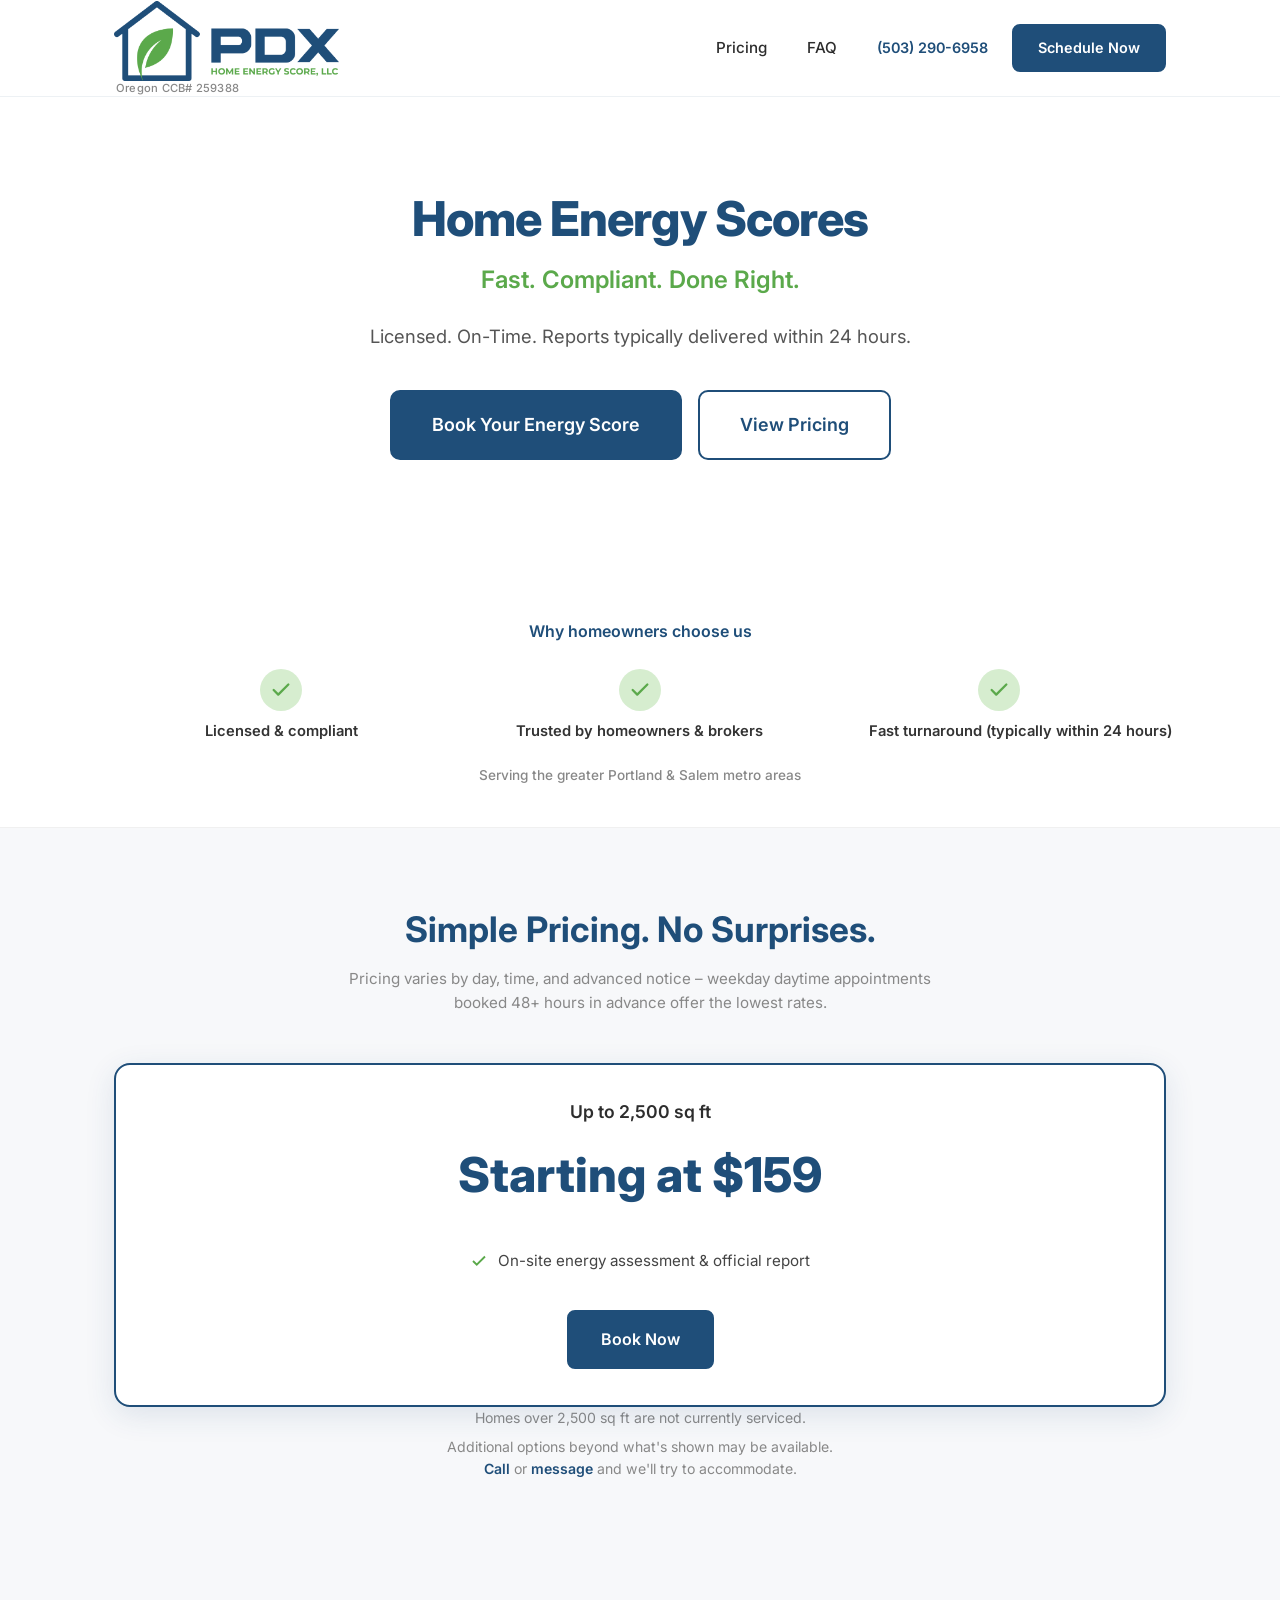
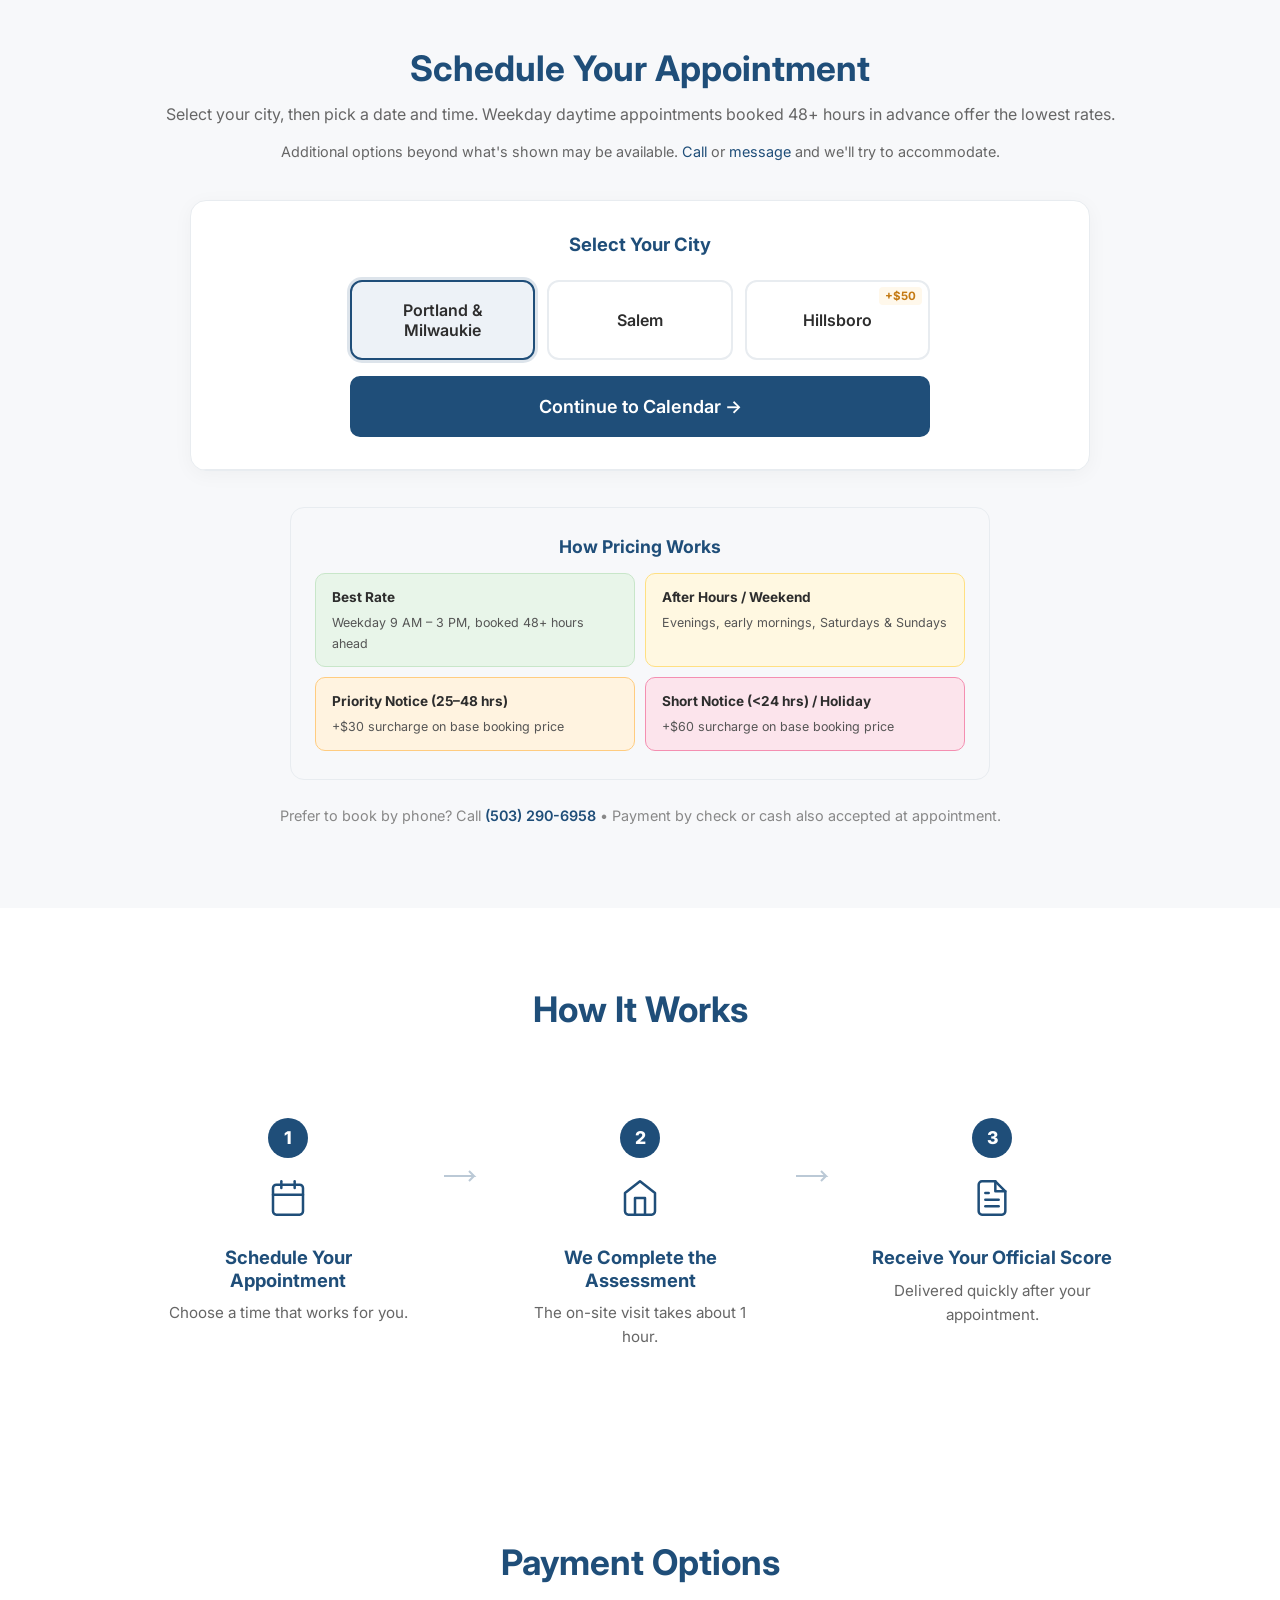
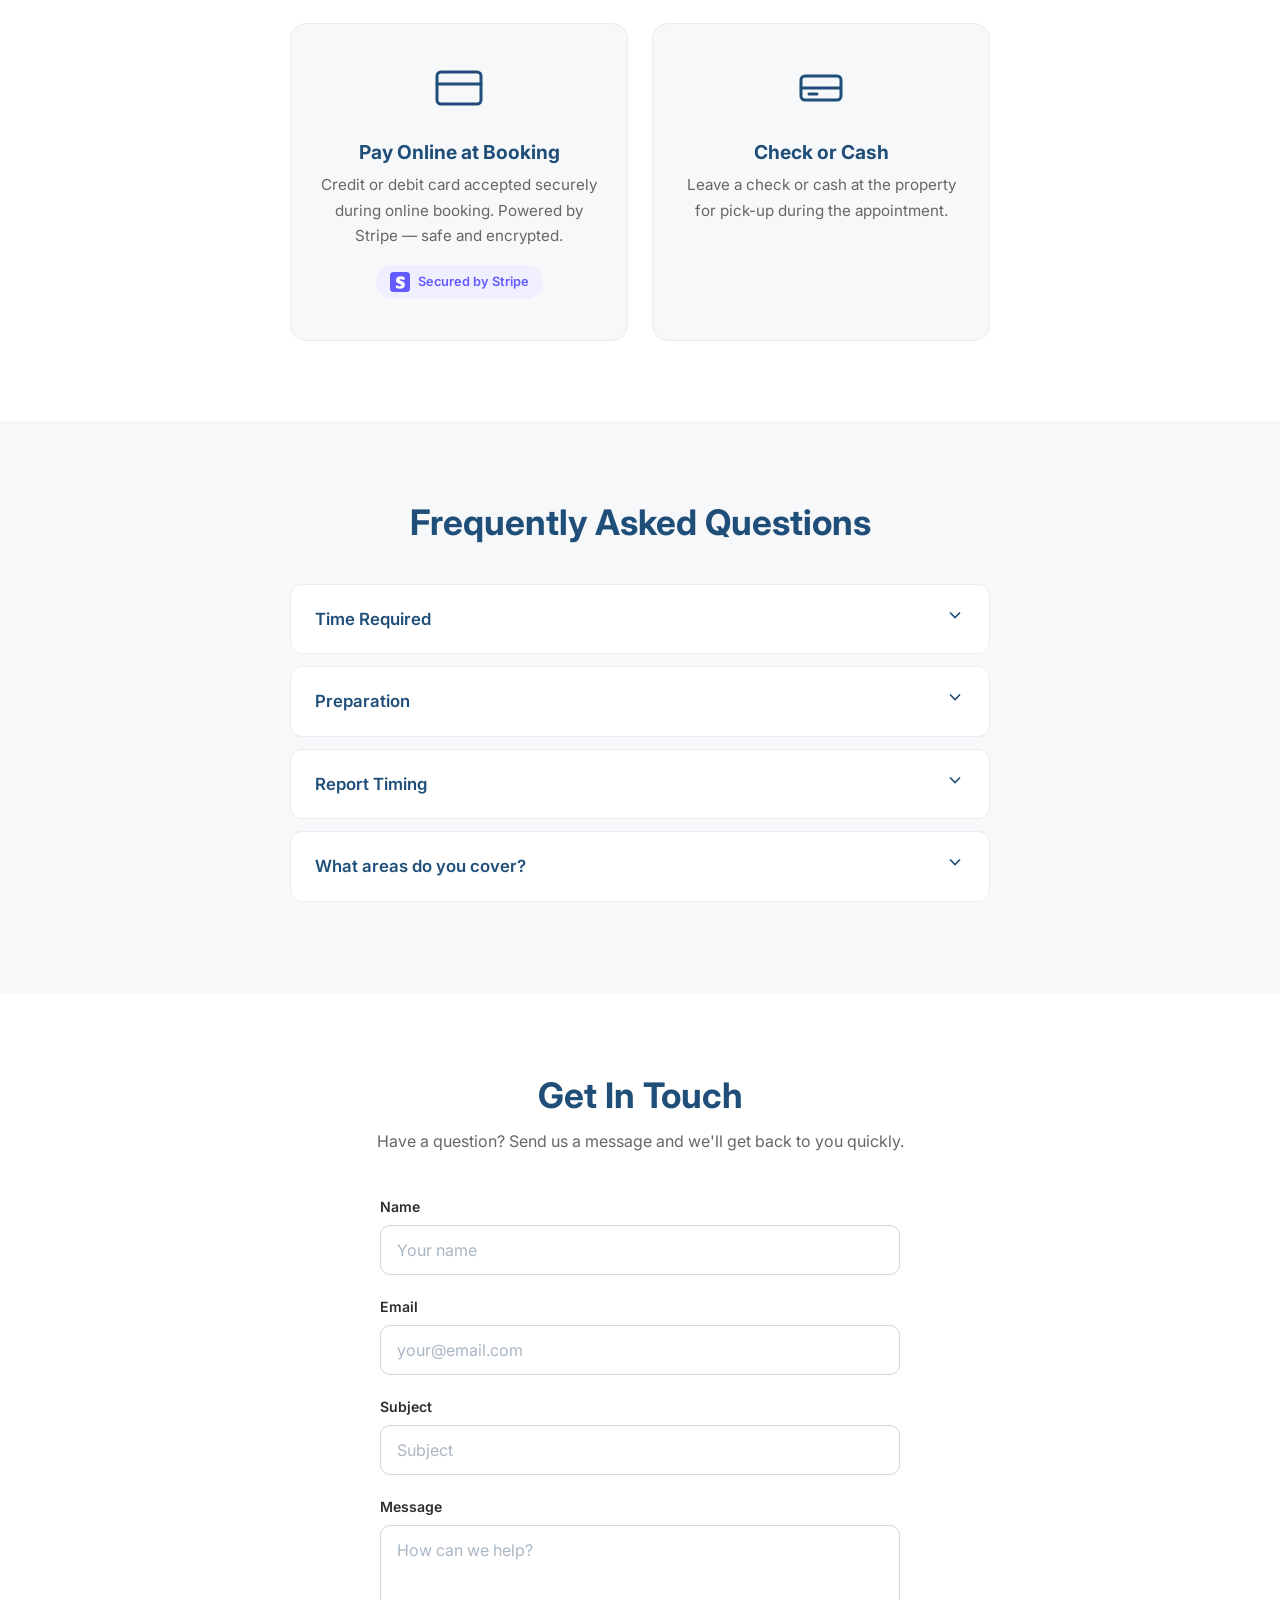
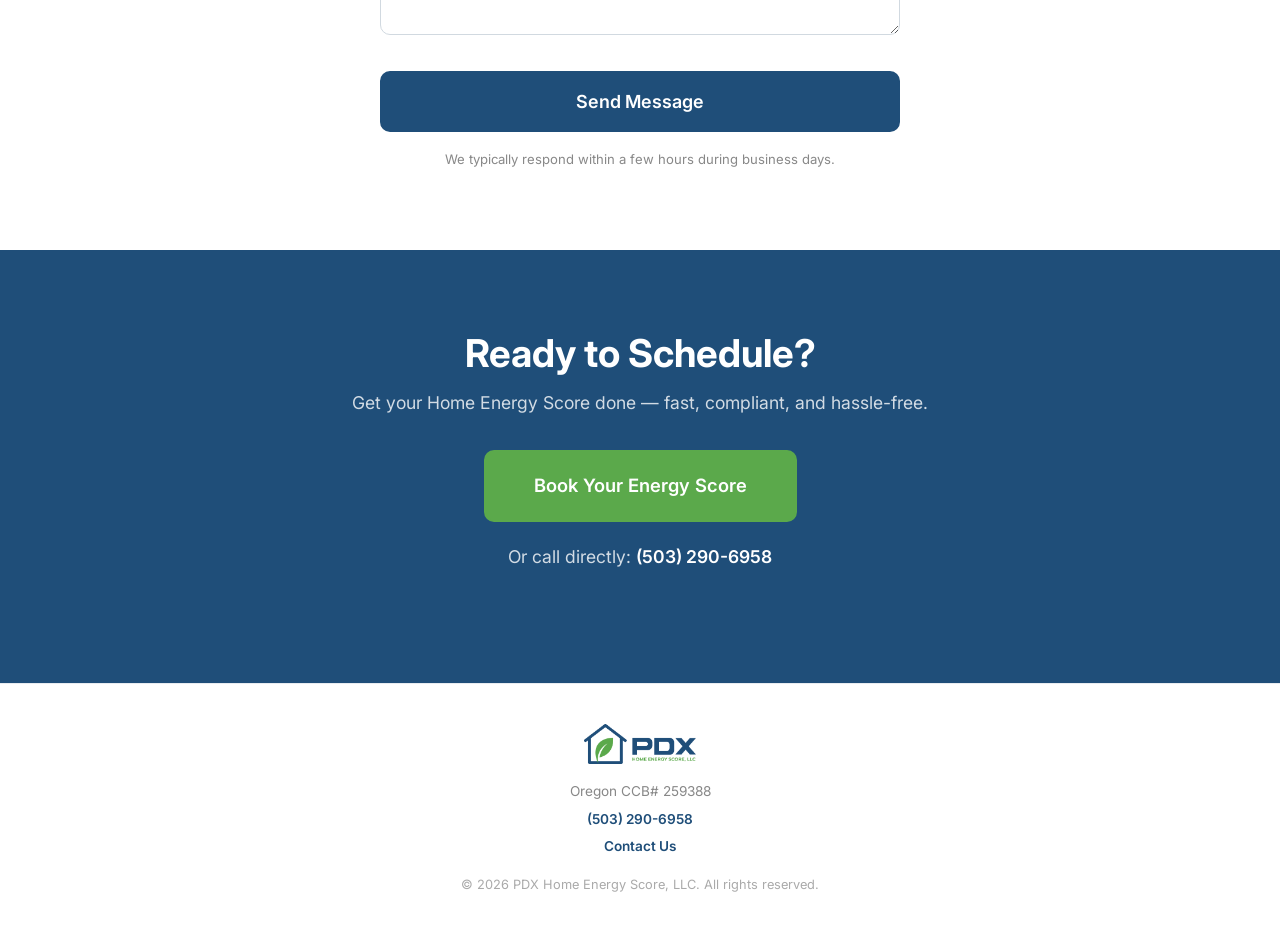
==== commit 61b1affc: "Switch contact form from Formspree to formsubmit.co (pdxhousing@icloud.com)" ====
--- a/index.html
+++ b/index.html
@@ -491,7 +491,10 @@
         <div class="container">
             <h2>Get In Touch</h2>
             <p class="section-subtitle">Have a question? Send us a message and we'll get back to you quickly.</p>
-            <form class="contact-form" id="contactForm" action="https://formspree.io/f/xdkozpqr" method="POST" onsubmit="return handleContactSubmit(event)">
+            <form class="contact-form" id="contactForm" action="https://formsubmit.co/ajax/pdxhousing@icloud.com" method="POST" onsubmit="return handleContactSubmit(event)">
+                <input type="hidden" name="_captcha" value="false">
+                <input type="hidden" name="_template" value="table">
+                <input type="hidden" name="_subject" value="New message from PDX Home Energy Score website">
                 <div class="form-group">
                     <label for="contactName">Name</label>
                     <input type="text" id="contactName" name="name" placeholder="Your name" required autocomplete="name" />
@@ -501,11 +504,13 @@
                     <input type="email" id="contactEmail" name="email" placeholder="your@email.com" required autocomplete="email" />
                 </div>
                 <div class="form-group">
+                    <label for="contactSubject">Subject</label>
+                    <input type="text" id="contactSubject" name="subject" placeholder="Subject" required />
+                </div>
+                <div class="form-group">
                     <label for="contactMessage">Message</label>
                     <textarea id="contactMessage" name="message" rows="4" placeholder="How can we help?" required></textarea>
                 </div>
-                <input type="hidden" name="_replyto" value="">
-                <input type="hidden" name="_subject" value="New message from PDX Home Energy Score website">
                 <button type="submit" class="btn btn-primary btn-lg btn-contact-submit" id="contactSubmitBtn">Send Message</button>
                 <p class="contact-note">We typically respond within a few hours during business days.</p>
             </form>
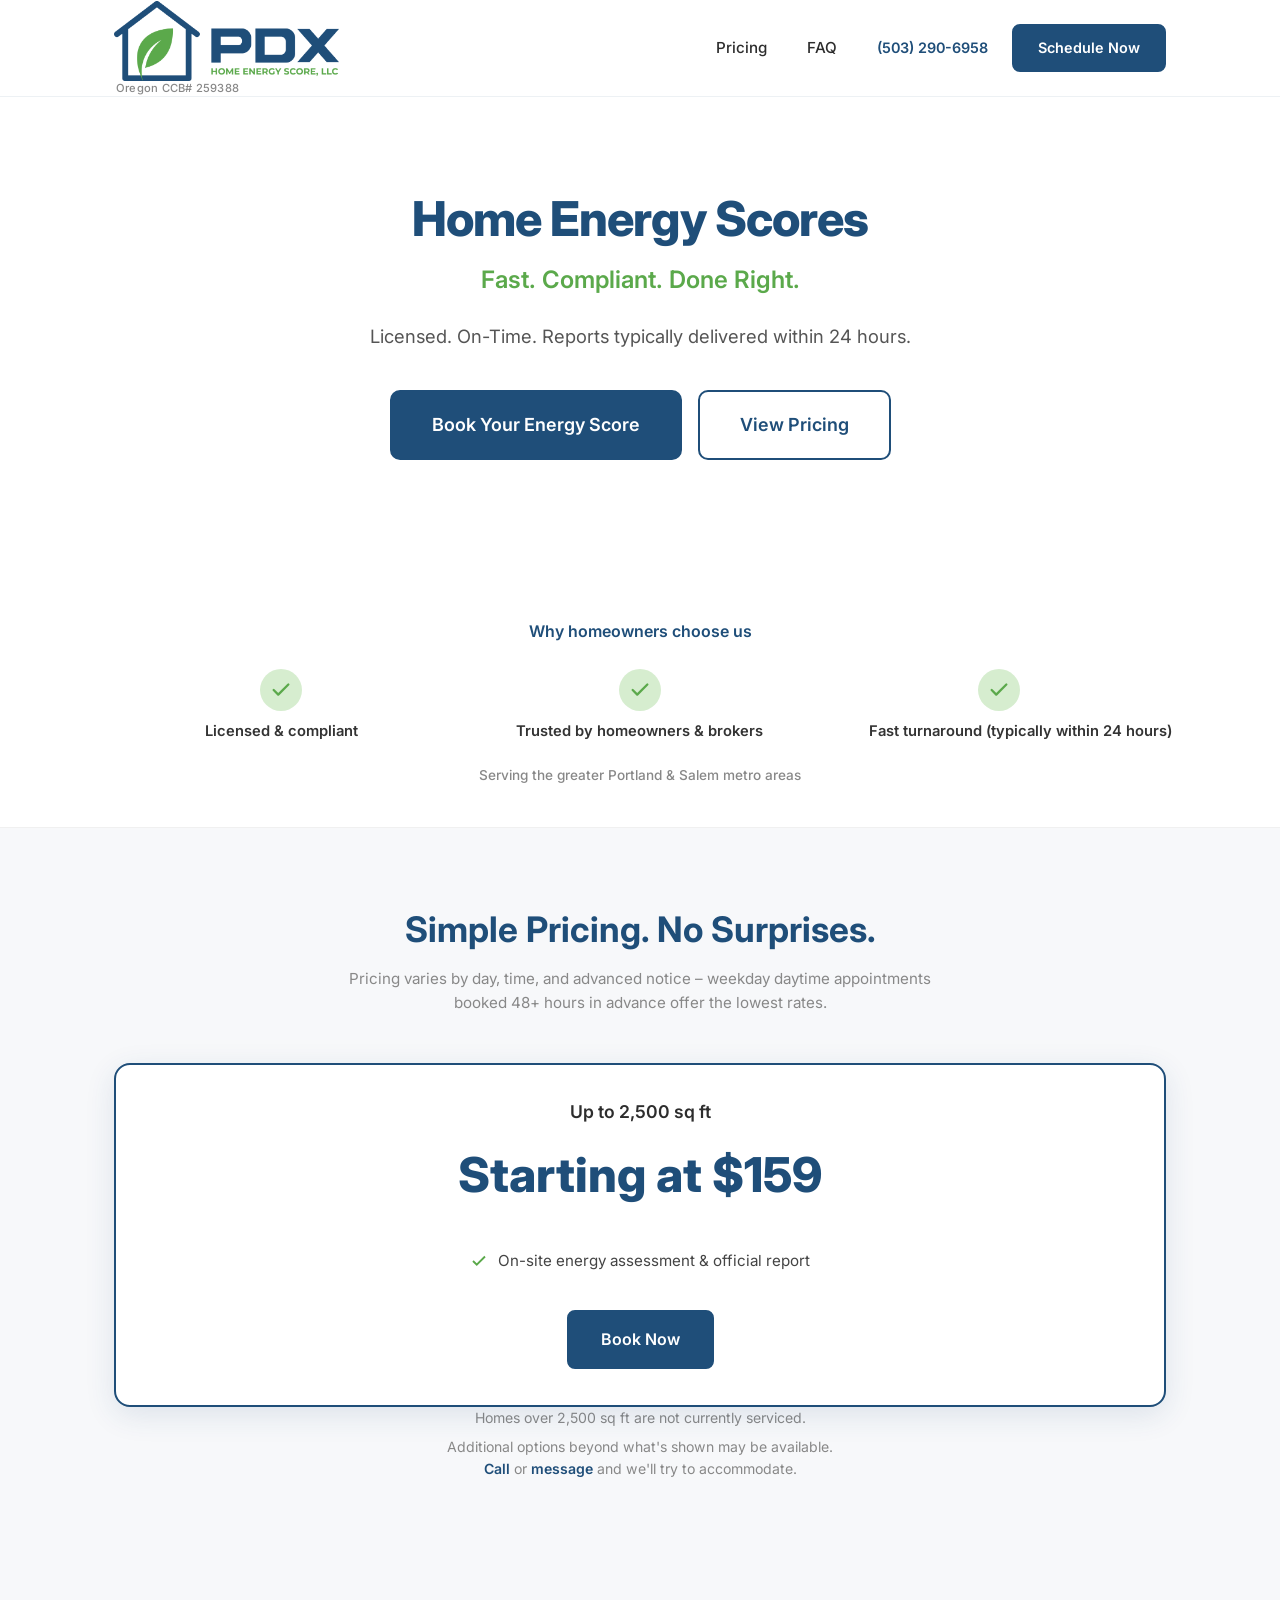
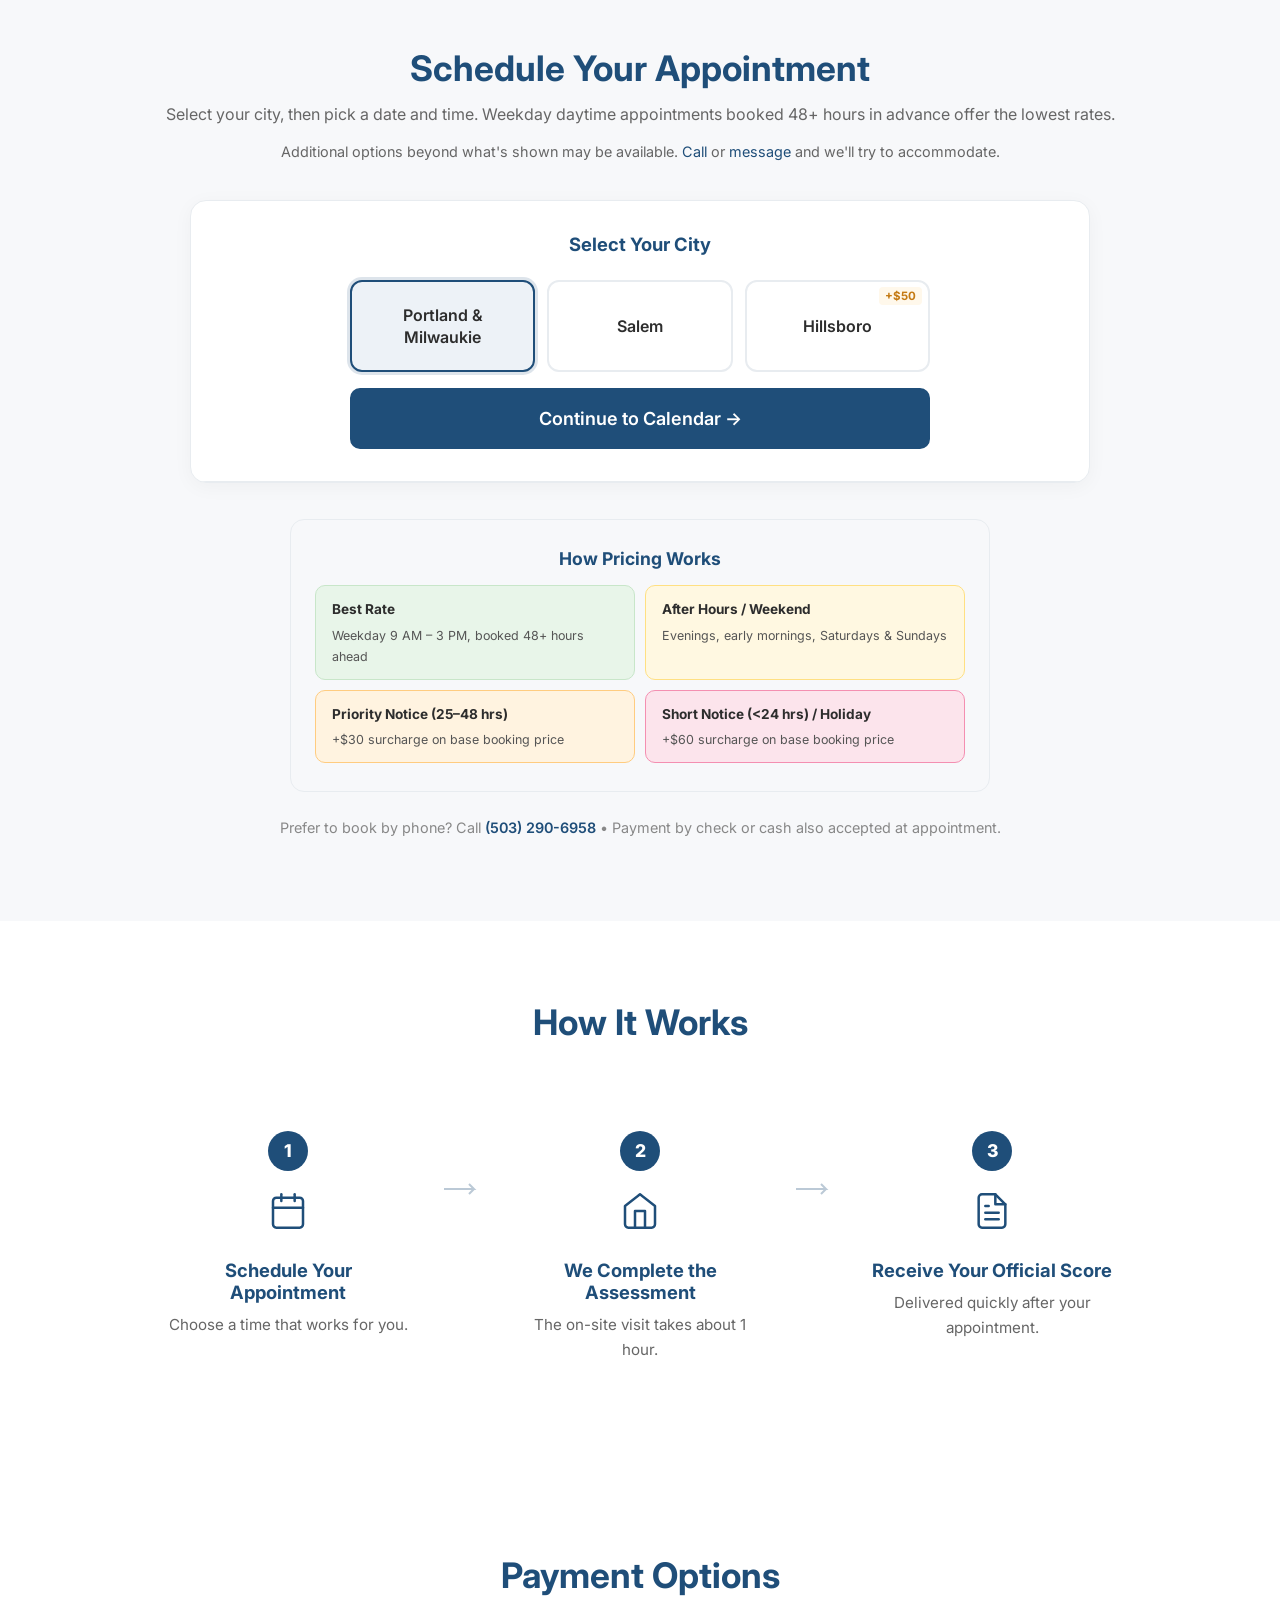
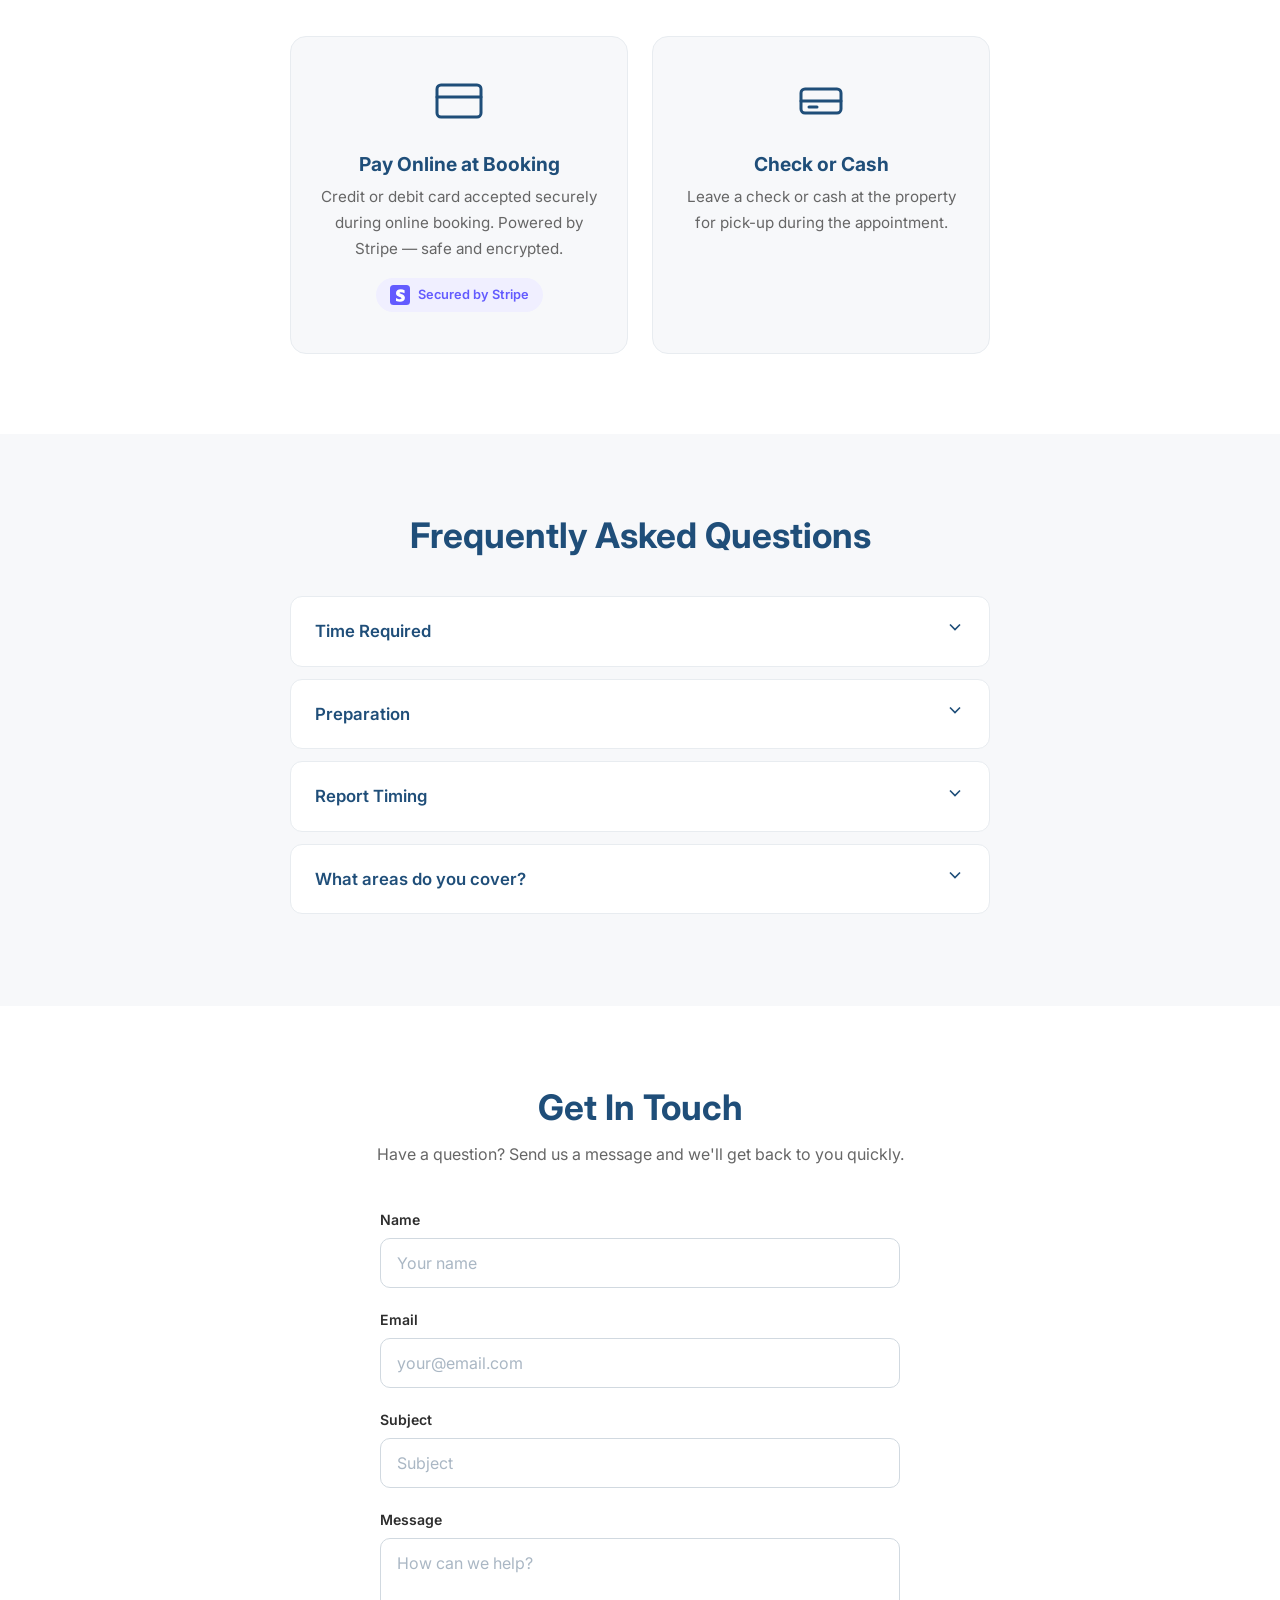
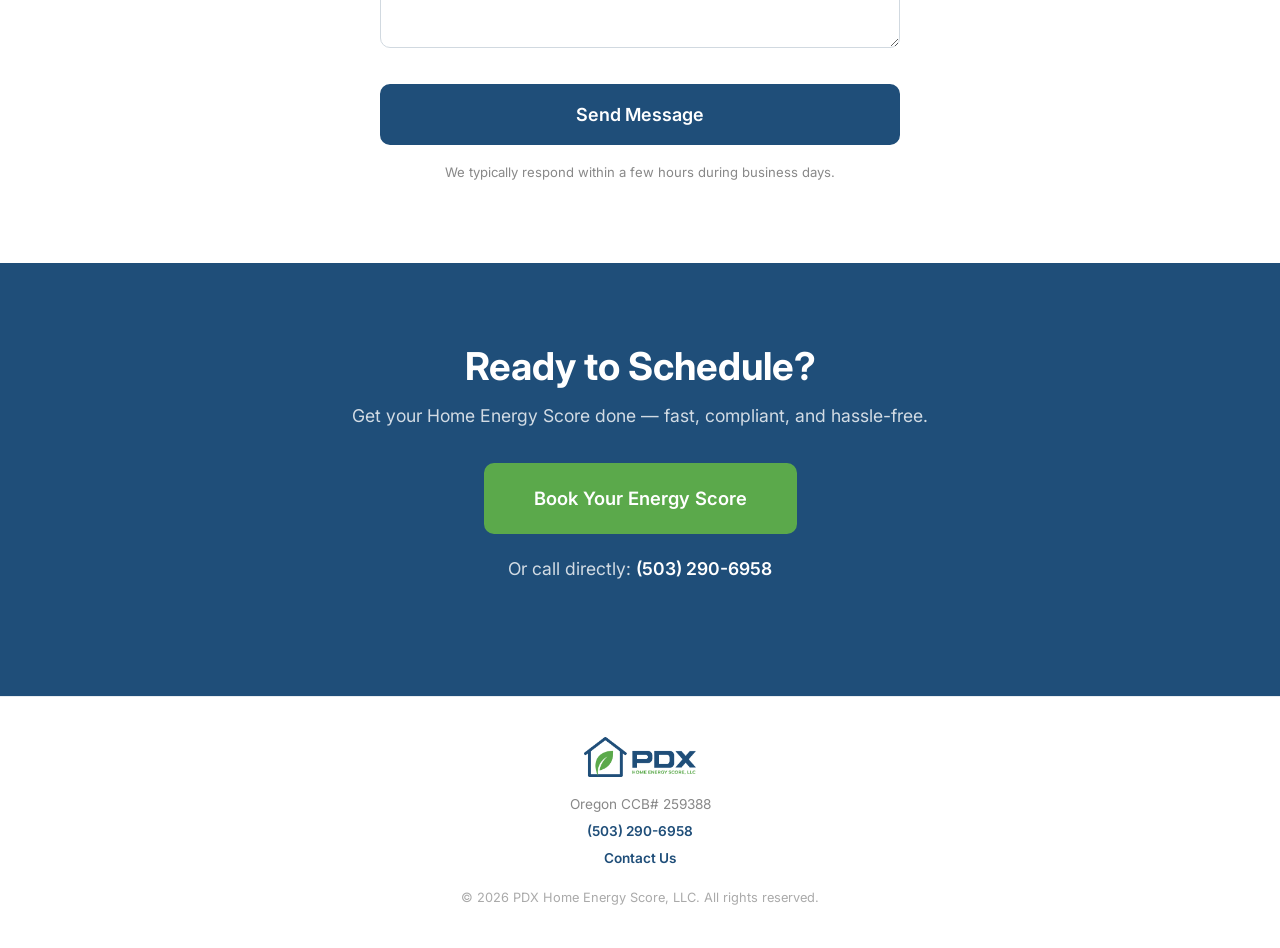
==== commit b47df456: "Add red reselect-date message in Complete Your Booking section + fix custom time form (formspree to " ====
--- a/index.html
+++ b/index.html
@@ -292,6 +292,7 @@
                     </div>
                     <button class="btn btn-outline btn-sm" id="changeTimeBtn">← Change Time</button>
                 </div>
+                <p class="acuity-reselect-date-msg">Please reselect the date below in the Acuity calendar to continue your booking.</p>
                 <div class="acuity-iframe-wrapper" id="acuityIframeWrapper">
                     <!-- iframe injected dynamically -->
                 </div>
--- a/styles.css
+++ b/styles.css
@@ -188,10 +188,10 @@
 .city-selector { max-width: 580px; margin: 0 auto; text-align: center; }
 .city-options { display: grid; grid-template-columns: 1fr 1fr; gap: 12px; margin-bottom: 16px; }
 .city-options-3 { grid-template-columns: repeat(3, 1fr); }
-.city-option { position: relative; display: flex; align-items: center; justify-content: center; padding: 18px 16px; border: 2px solid #e8ecf0; border-radius: 12px; background: #FFFFFF; cursor: pointer; transition: all 0.2s ease; font-family: inherit; font-size: 1rem; min-height: 64px; }
+.city-option { position: relative; display: flex; align-items: center; justify-content: center; padding: 22px 16px; border: 2px solid #e8ecf0; border-radius: 12px; background: #FFFFFF; cursor: pointer; transition: all 0.2s ease; font-family: inherit; font-size: 1rem; min-height: 72px; }
 .city-option:hover { border-color: #1F4E79; background: #f0f4f8; }
 .city-option.selected { border-color: #1F4E79; background: #edf2f7; box-shadow: 0 0 0 3px rgba(31,78,121,0.15); }
-.city-name { font-weight: 600; color: #2D2D2D; }
+.city-name { font-weight: 600; color: #2D2D2D; line-height: 1.4; }
 .city-surcharge { position: absolute; top: 5px; right: 6px; font-size: 0.72rem; font-weight: 700; color: #c57b15; background: #fff8eb; padding: 1px 6px; border-radius: 4px; line-height: 1.4; }
 .hillsboro-notice { display: flex; align-items: center; gap: 8px; background: #fff8eb; border: 1px solid #f0d78e; border-radius: 10px; padding: 12px 16px; margin-bottom: 20px; font-size: 0.88rem; color: #7a5b0c; }
 .hillsboro-notice svg { flex-shrink: 0; }
@@ -338,6 +338,7 @@
 .acuity-embed-title { font-size: 1.15rem; color: #1F4E79; margin: 0 0 4px; display: block; }
 .acuity-embed-desc { font-size: 0.88rem; color: #666; margin: 0; }
 .btn-sm { padding: 8px 18px; font-size: 0.82rem; border-radius: 8px; }
+.acuity-reselect-date-msg { color: #D32F2F; font-size: 0.92rem; font-weight: 600; text-align: center; margin: 0 0 8px; padding: 10px 16px; background: #FFF3F3; border: 1px solid #FFCDD2; border-radius: 8px; }
 .acuity-iframe-wrapper { border-radius: 12px; overflow: hidden; min-height: 700px; background: #F7F8FA; margin-bottom: 16px; }
 .acuity-iframe-wrapper iframe { display: block; width: 100%; height: 800px; border: none; border-radius: 12px; }
 .acuity-footer-note { display: flex; align-items: center; gap: 8px; font-size: 0.82rem; color: #5BA94B; font-weight: 500; justify-content: center; padding-top: 8px; border-top: 1px solid #e8ecf0; }
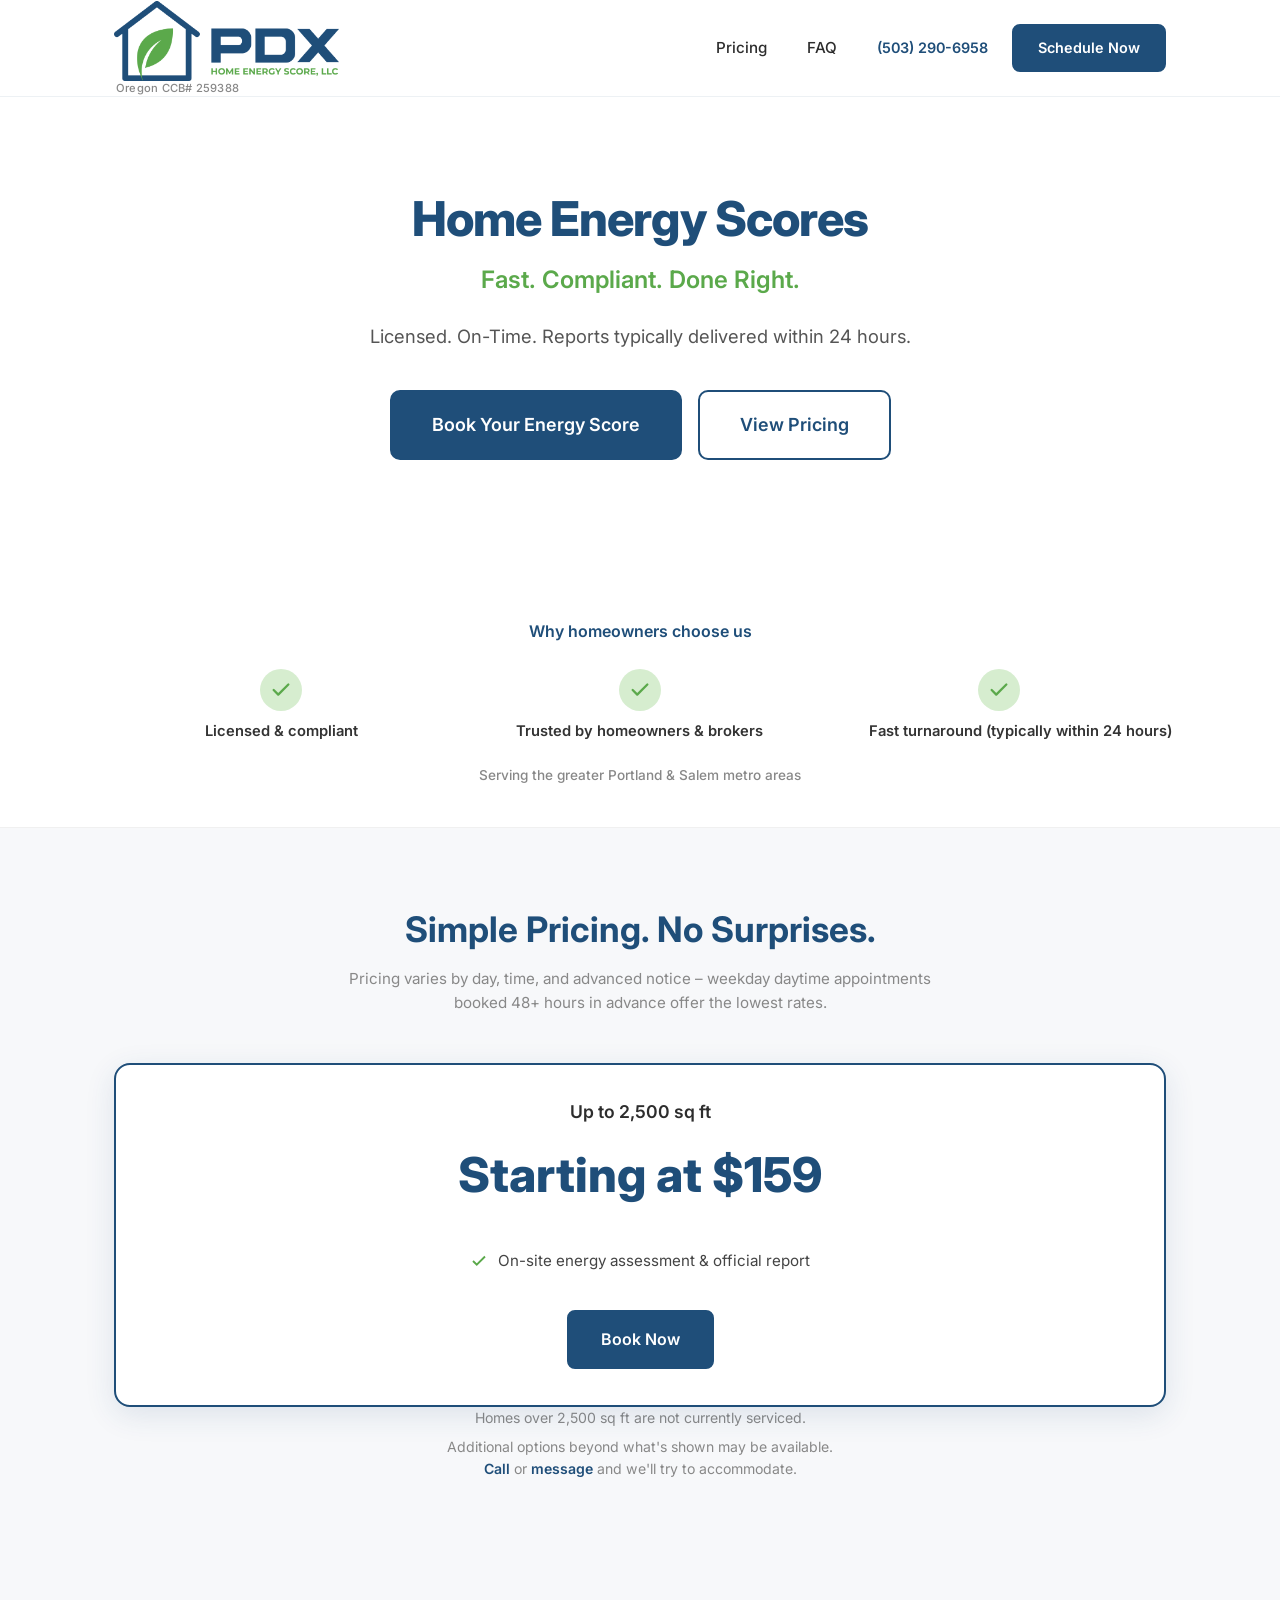
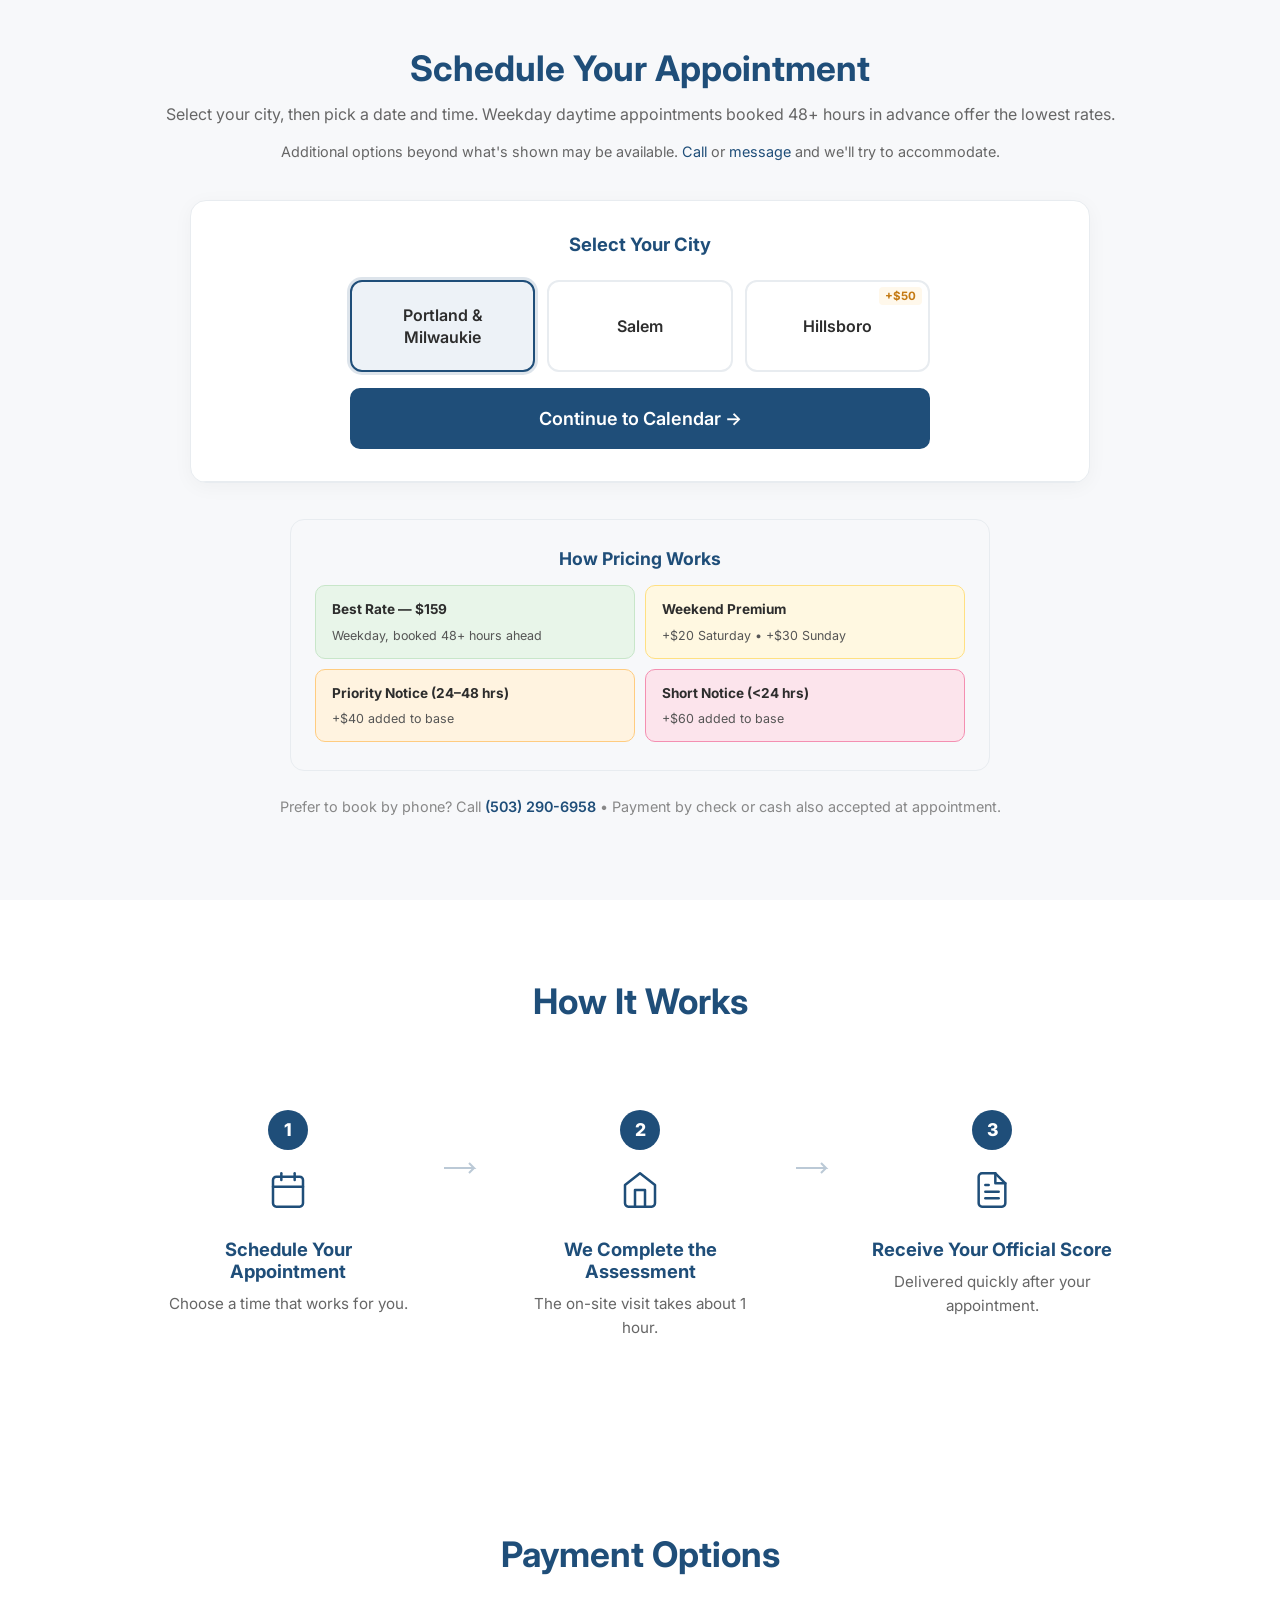
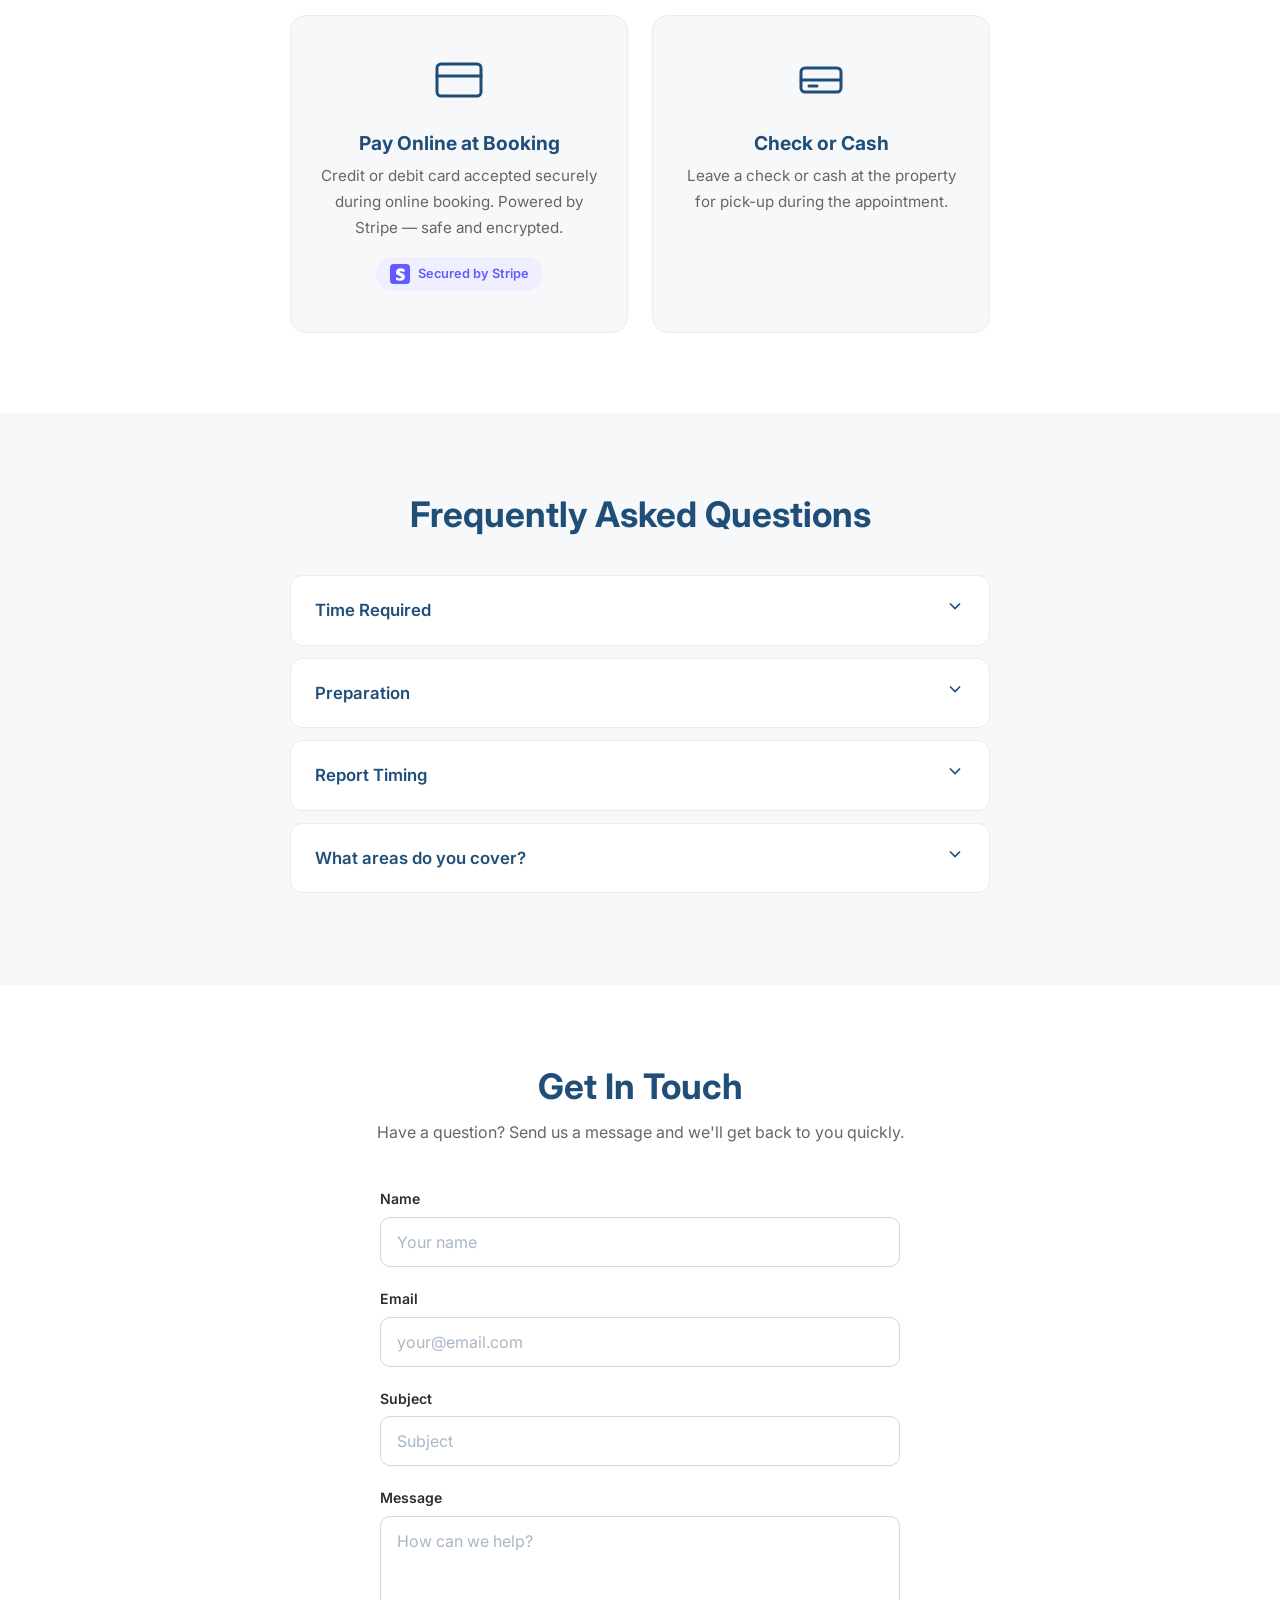
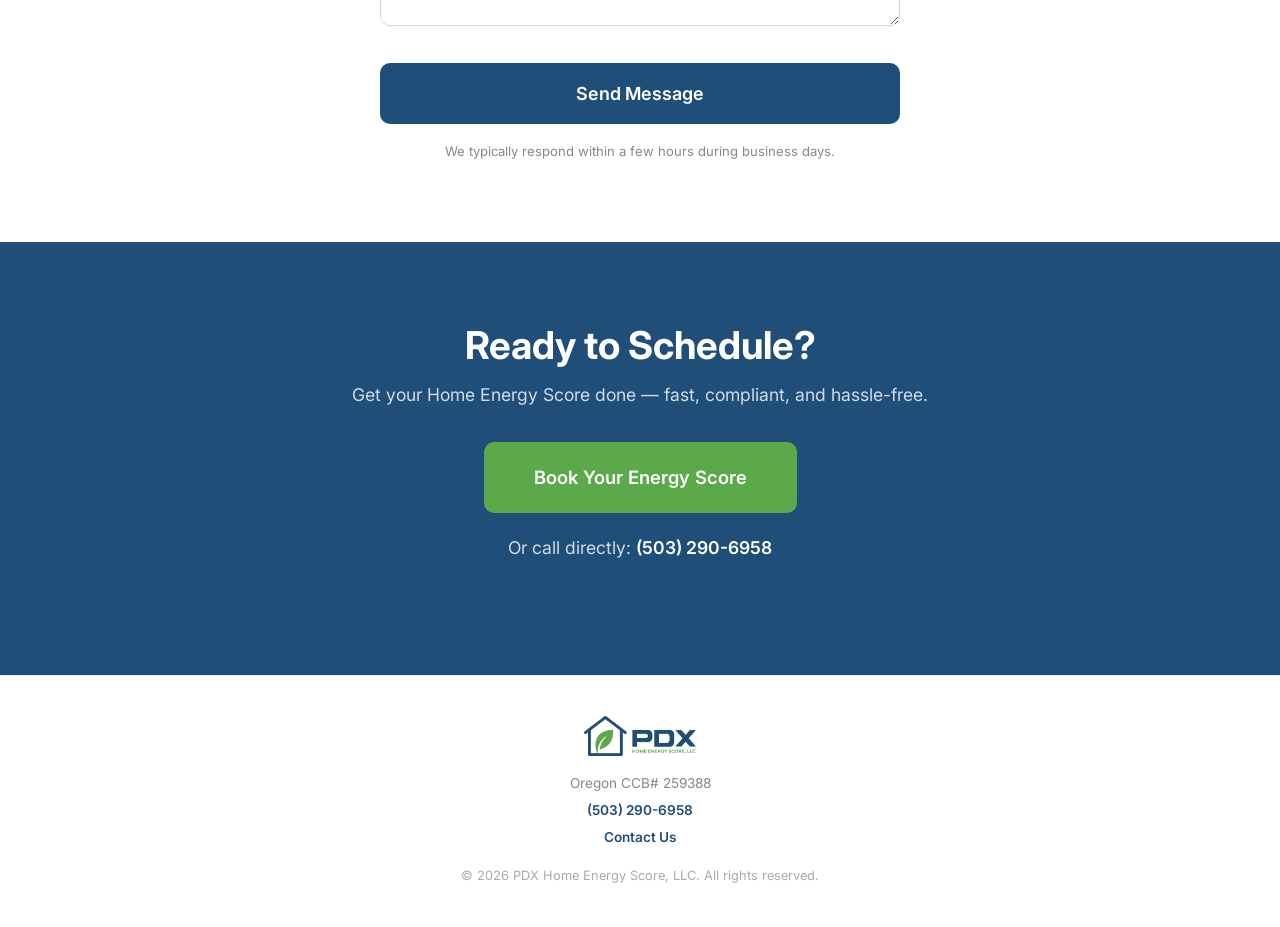
==== commit 5ca95f9d: "Update pricing: new additive model (\ base + Sat/Sun/Priority/Short Notice premiums)" ====
--- a/index.html
+++ b/index.html
@@ -307,20 +307,20 @@
                 <h4>How Pricing Works</h4>
                 <div class="pricing-summary-grid">
                     <div class="pricing-summary-item tier-best-bg">
-                        <strong>Best Rate</strong>
-                        <span>Weekday 9 AM – 3 PM, booked 48+ hours ahead</span>
+                        <strong>Best Rate — $159</strong>
+                        <span>Weekday, booked 48+ hours ahead</span>
                     </div>
                     <div class="pricing-summary-item tier-mid-bg">
-                        <strong>After Hours / Weekend</strong>
-                        <span>Evenings, early mornings, Saturdays &amp; Sundays</span>
+                        <strong>Weekend Premium</strong>
+                        <span>+$20 Saturday &bull; +$30 Sunday</span>
                     </div>
                     <div class="pricing-summary-item tier-high-bg">
-                        <strong>Priority Notice (25–48 hrs)</strong>
-                        <span>+$30 surcharge on base booking price</span>
+                        <strong>Priority Notice (24–48 hrs)</strong>
+                        <span>+$40 added to base</span>
                     </div>
                     <div class="pricing-summary-item tier-premium-bg">
-                        <strong>Short Notice (&lt;24 hrs) / Holiday</strong>
-                        <span>+$60 surcharge on base booking price</span>
+                        <strong>Short Notice (&lt;24 hrs)</strong>
+                        <span>+$60 added to base</span>
                     </div>
                 </div>
             </div>
@@ -492,10 +492,7 @@
         <div class="container">
             <h2>Get In Touch</h2>
             <p class="section-subtitle">Have a question? Send us a message and we'll get back to you quickly.</p>
-            <form class="contact-form" id="contactForm" action="https://formsubmit.co/ajax/pdxhousing@icloud.com" method="POST" onsubmit="return handleContactSubmit(event)">
-                <input type="hidden" name="_captcha" value="false">
-                <input type="hidden" name="_template" value="table">
-                <input type="hidden" name="_subject" value="New message from PDX Home Energy Score website">
+            <form class="contact-form" id="contactForm" action="https://formspree.io/f/xzdkglgl" method="POST" onsubmit="return handleContactSubmit(event)">
                 <div class="form-group">
                     <label for="contactName">Name</label>
                     <input type="text" id="contactName" name="name" placeholder="Your name" required autocomplete="name" />
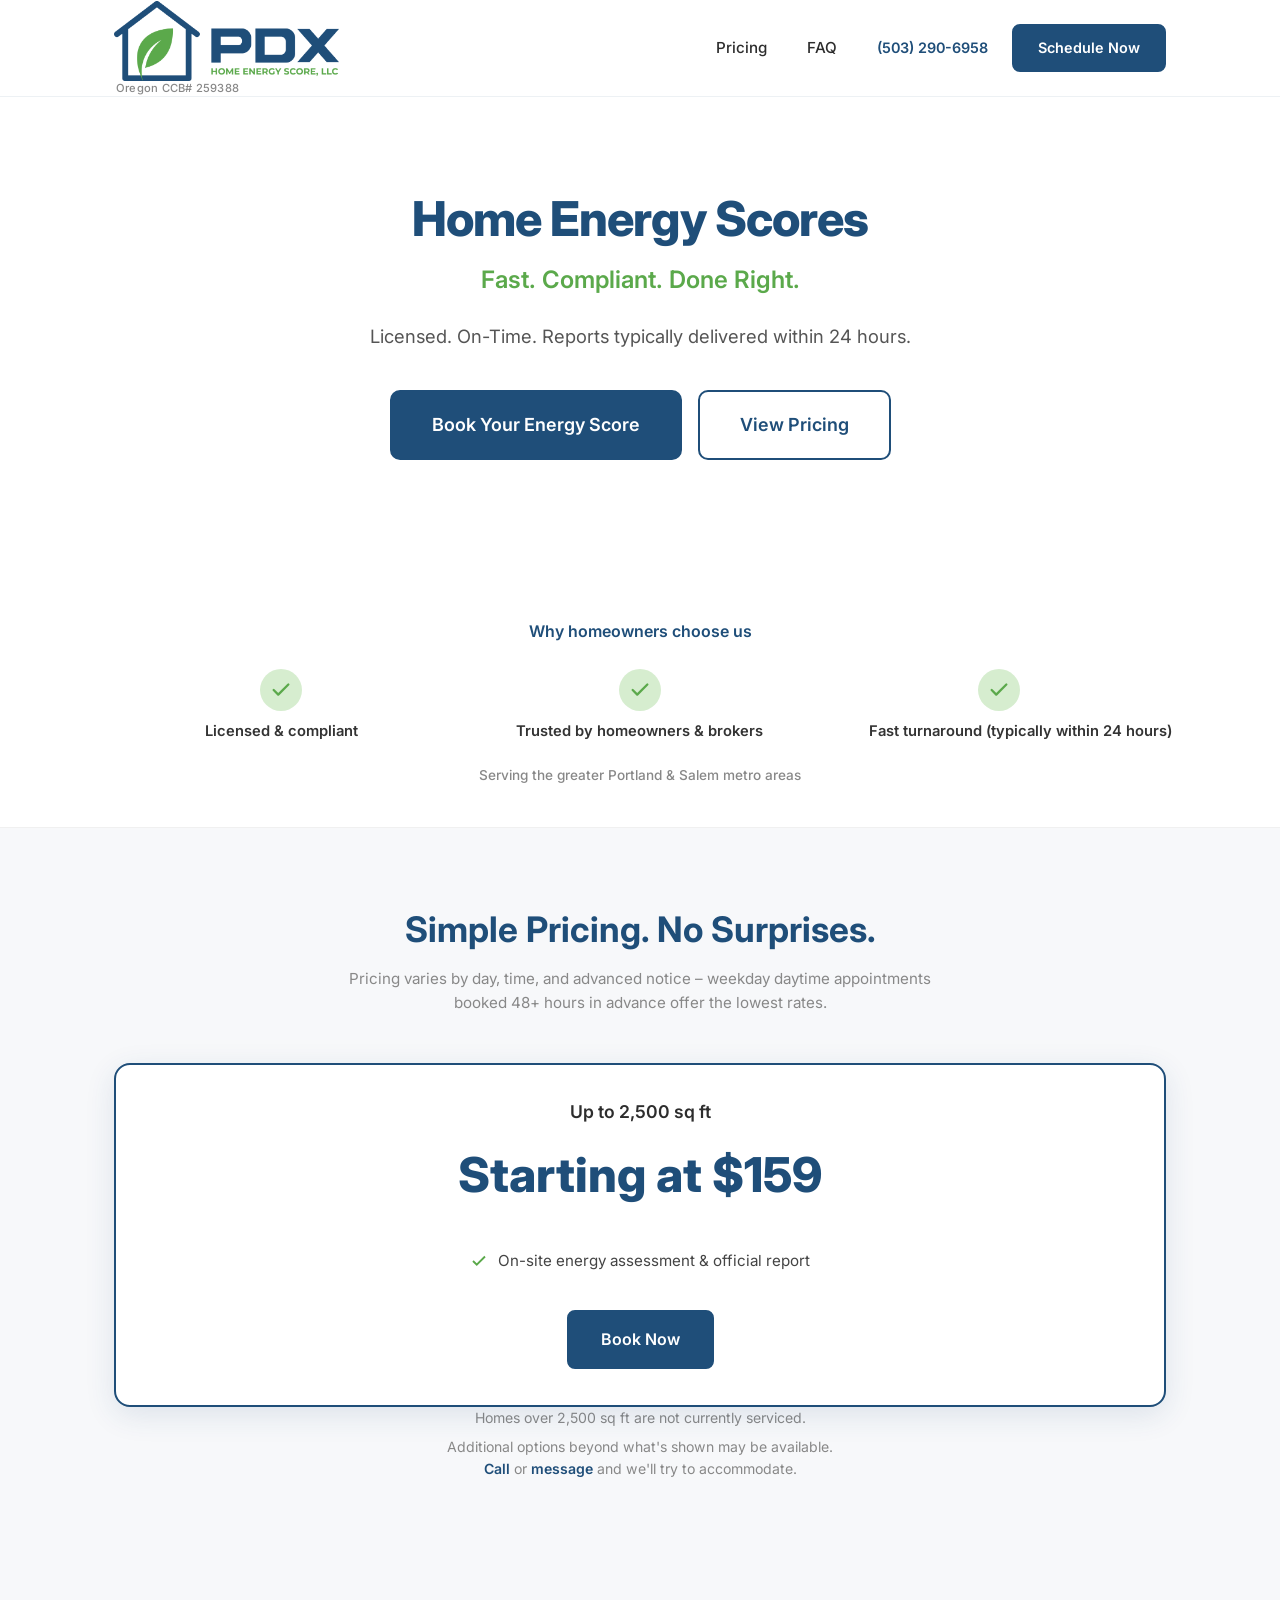
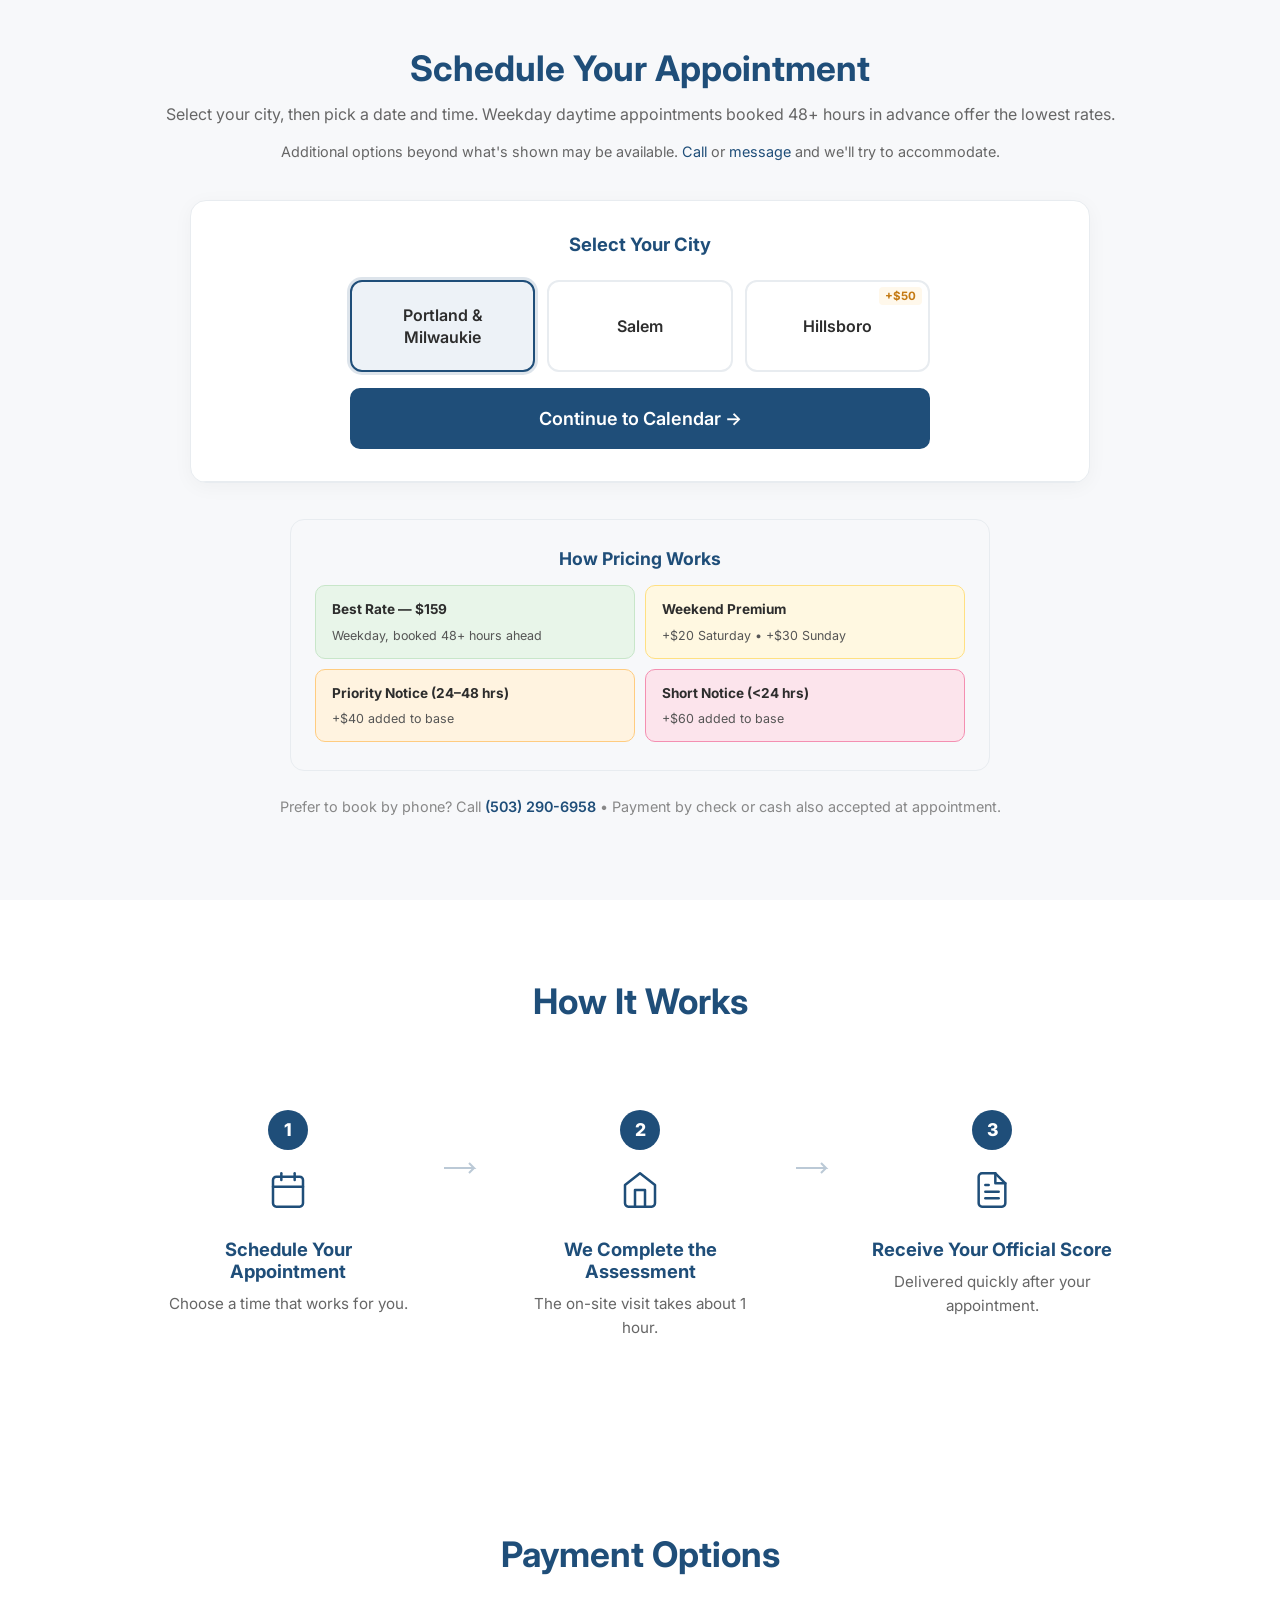
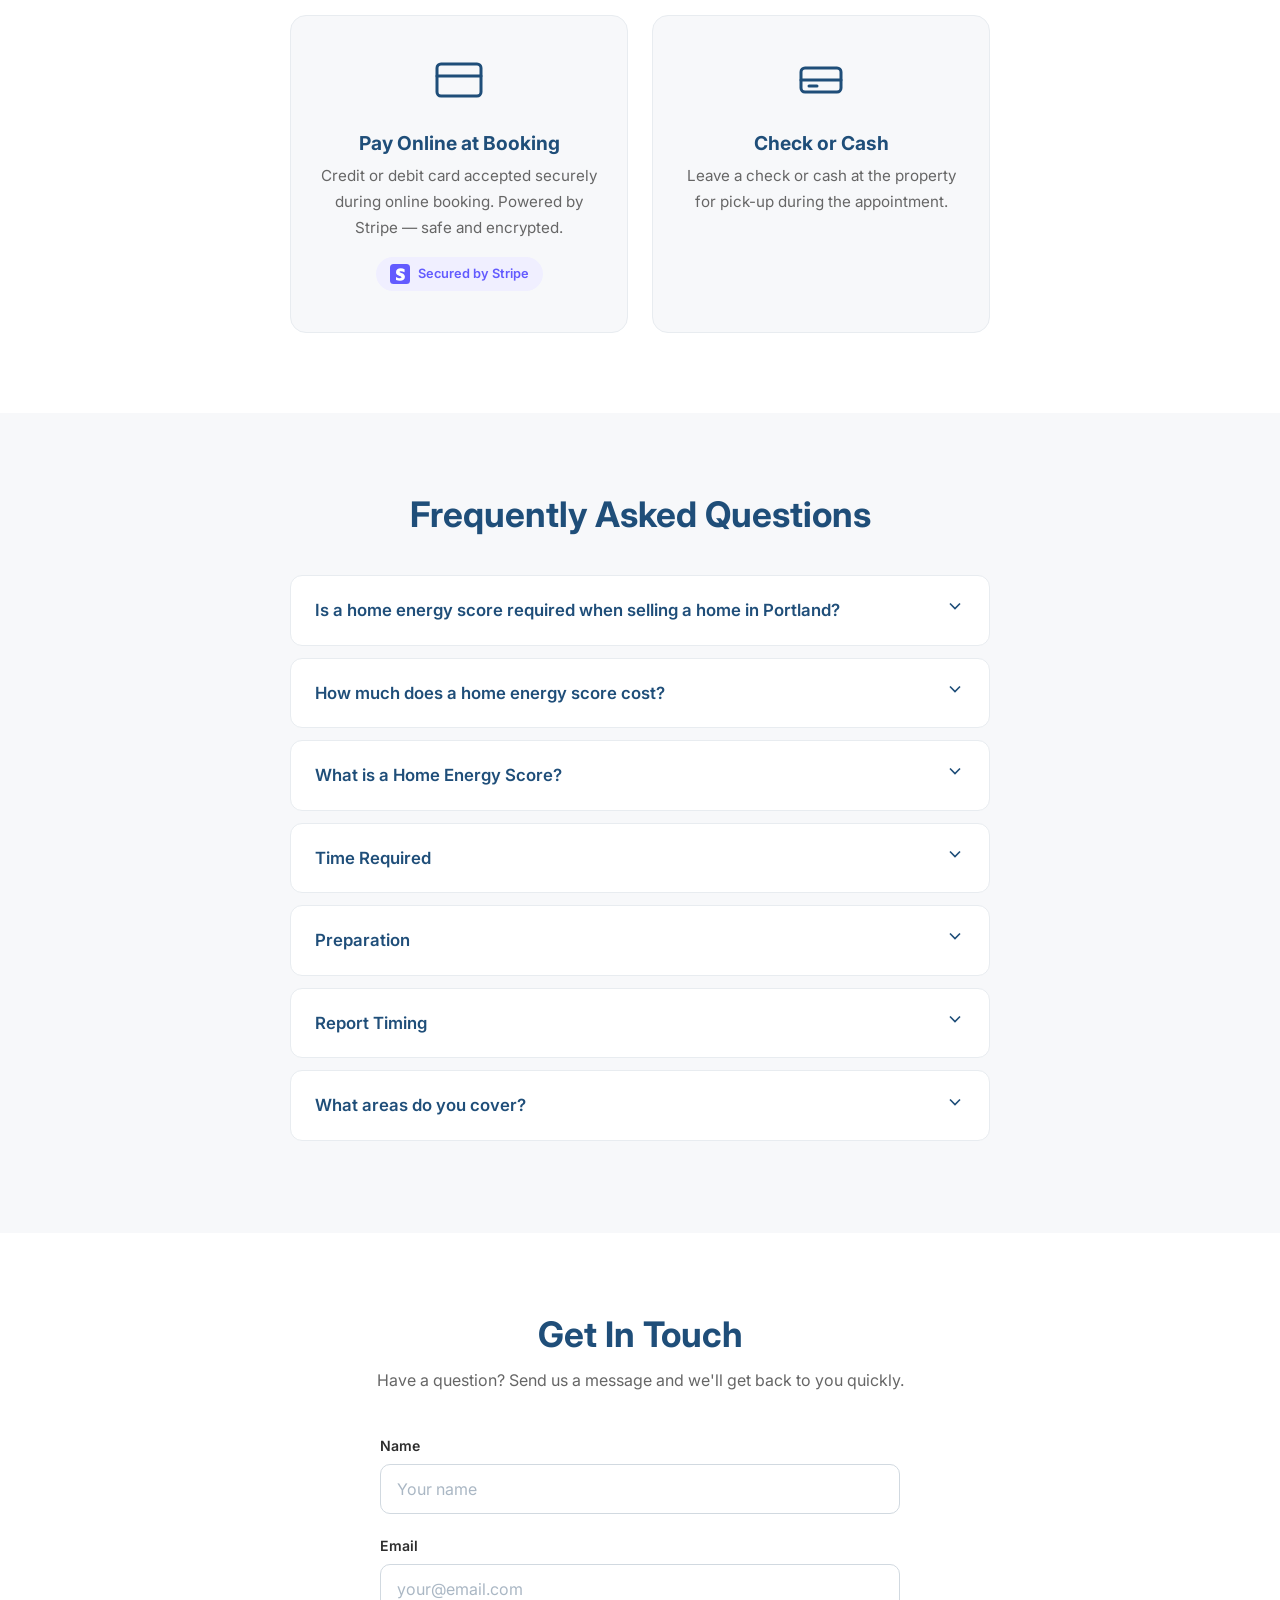
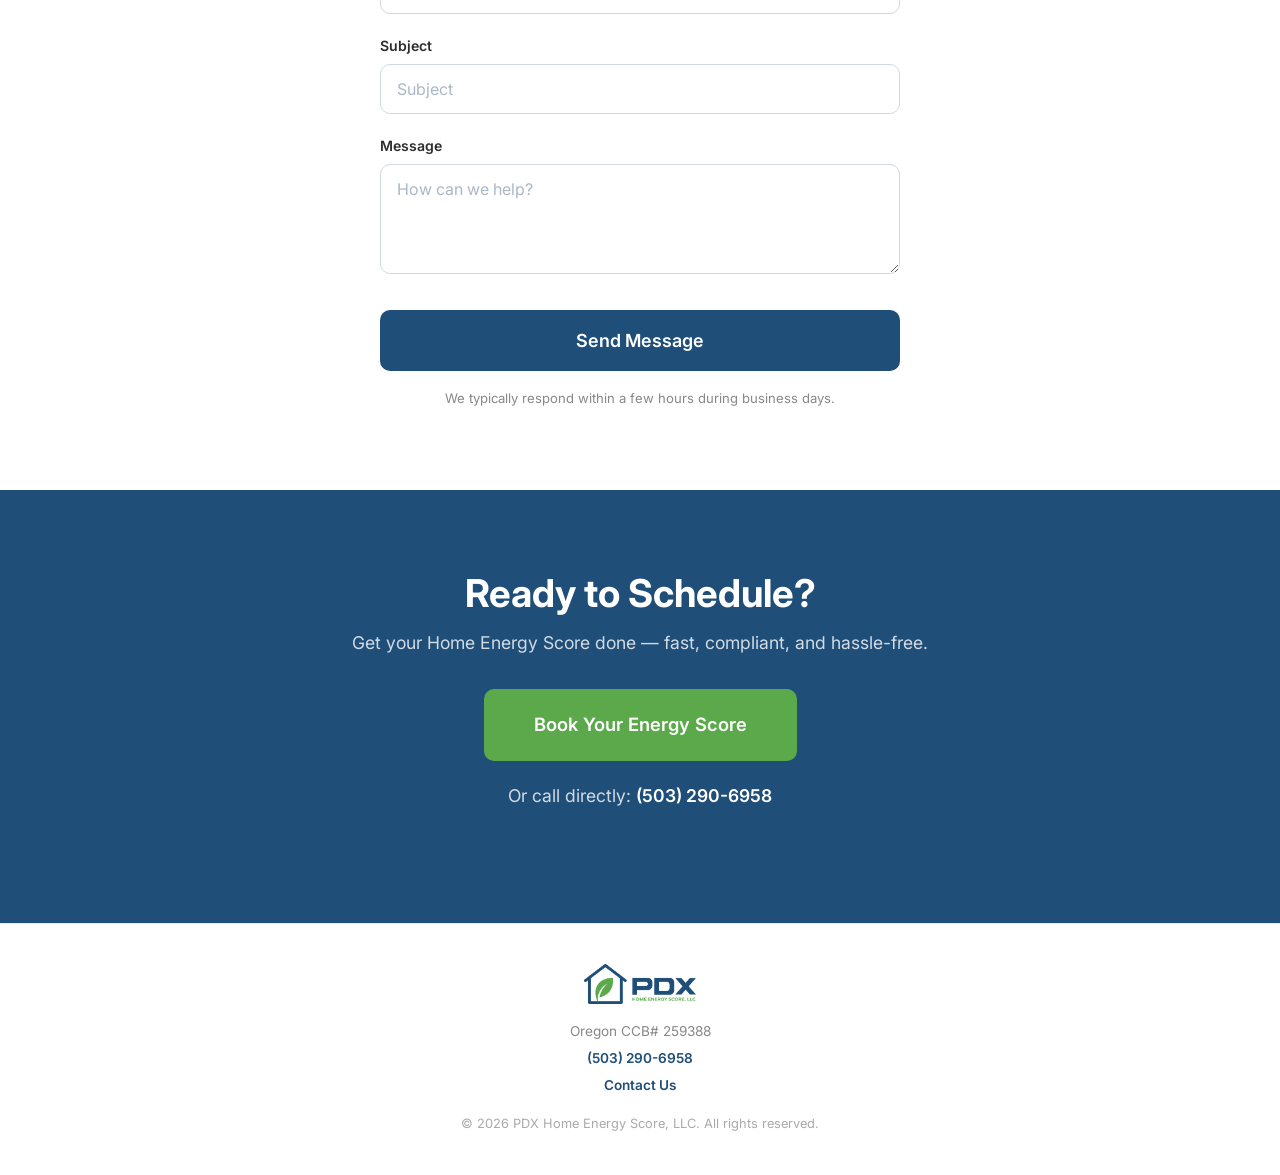
==== commit 4f3bdcad: "SEO enhancements: rich schema, expanded FAQ, meta tags, sitemap, robots.txt, geo tags, Twitter cards" ====
--- a/index.html
+++ b/index.html
@@ -3,23 +3,38 @@
 <head>
     <meta charset="UTF-8">
     <meta name="viewport" content="width=device-width, initial-scale=1.0">
-    <meta name="description" content="Home Energy Scores – Fast, compliant, done right. Licensed assessor serving the Portland metro area. Schedule online, flat-rate pricing, reports delivered quickly.">
-    <meta name="keywords" content="home energy score, Oregon home energy score, Portland home energy score, energy assessment, home sale requirement, Portland real estate, energy efficiency rating, PDX energy score">
+    <meta name="description" content="Portland Oregon Home Energy Score – Licensed assessor, flat-rate pricing from $159, reports in under 24 hours. Required for Portland home sales. Book online today. Serving Portland, Hillsboro, Beaverton, Milwaukie, Salem & surrounding areas.">
+    <meta name="keywords" content="home energy score, Portland home energy score, Oregon home energy score, home energy assessment Portland, Portland energy audit, home energy rating Portland OR, PDX home energy score, home sale energy score requirement, Portland real estate energy score, Hillsboro home energy score, Beaverton home energy score, Milwaukie energy assessment, Salem home energy score, energy efficiency rating Oregon, home energy score cost Portland, schedule home energy score Portland, home energy score near me">
     <meta name="author" content="PDX Home Energy Score, LLC">
     <meta name="robots" content="index, follow">
+    <link rel="canonical" href="https://www.pdxhomeenergyscore.com/">
 
     <!-- Open Graph -->
-    <meta property="og:title" content="Home Energy Scores – Fast, Compliant, Done Right | PDX Home Energy Score">
-    <meta property="og:description" content="Licensed home energy assessments for Portland metro. Flat-rate pricing. Reports delivered quickly. Schedule &amp; pay online.">
+    <meta property="og:title" content="Portland Home Energy Score – From $159 | Licensed Assessor | PDX Home Energy Score">
+    <meta property="og:description" content="Licensed home energy assessments for Portland metro. Flat-rate pricing from $159. Reports in under 24 hours. Book & pay online. Serving Portland, Hillsboro, Beaverton, Milwaukie & Salem.">
     <meta property="og:type" content="website">
     <meta property="og:url" content="https://www.pdxhomeenergyscore.com">
-    <meta property="og:image" content="logo.png">
+    <meta property="og:image" content="https://www.pdxhomeenergyscore.com/wp-content/uploads/2026/03/logo-scaled.png">
+    <meta property="og:locale" content="en_US">
+    <meta property="og:site_name" content="PDX Home Energy Score">
+
+    <!-- Twitter Card -->
+    <meta name="twitter:card" content="summary">
+    <meta name="twitter:title" content="Portland Home Energy Score – From $159 | PDX Home Energy Score">
+    <meta name="twitter:description" content="Licensed home energy assessments for Portland metro. Reports in under 24 hours. Book online today.">
+    <meta name="twitter:image" content="https://www.pdxhomeenergyscore.com/wp-content/uploads/2026/03/logo-scaled.png">
+
+    <!-- Geo Meta Tags for Local SEO -->
+    <meta name="geo.region" content="US-OR">
+    <meta name="geo.placename" content="Portland">
+    <meta name="geo.position" content="45.5152;-122.6784">
+    <meta name="ICBM" content="45.5152, -122.6784">
 
     <!-- Favicon -->
     <link rel="icon" type="image/svg+xml" href="favicon.svg">
     <link rel="icon" type="image/png" sizes="32x32" href="logo.png">
 
-    <title>Home Energy Scores – Fast, Compliant, Done Right | PDX Home Energy Score</title>
+    <title>Portland Home Energy Score – From $159 | Licensed Assessor | PDX Home Energy Score</title>
 
     <!-- Google Fonts -->
     <link rel="preconnect" href="https://fonts.googleapis.com">
@@ -28,23 +43,77 @@
 
     <link rel="stylesheet" href="styles.css">
 
-    <!-- Schema.org Structured Data -->
+    <!-- Schema.org Structured Data — LocalBusiness + Service -->
     <script type="application/ld+json">
     {
         "@context": "https://schema.org",
-        "@type": "LocalBusiness",
+        "@type": "ProfessionalService",
         "name": "PDX Home Energy Score, LLC",
-        "description": "Licensed Oregon Home Energy Score Assessor serving the Portland metro area.",
+        "description": "Licensed Oregon Home Energy Score Assessor serving the Portland metro area. Official home energy assessments required for Portland home sales. Fast turnaround, flat-rate pricing from $159.",
         "telephone": "(503) 290-6958",
         "url": "https://www.pdxhomeenergyscore.com",
+        "image": "https://www.pdxhomeenergyscore.com/wp-content/uploads/2026/03/logo-scaled.png",
         "address": {
             "@type": "PostalAddress",
+            "addressLocality": "Portland",
             "addressRegion": "OR",
             "addressCountry": "US"
         },
-        "areaServed": ["Portland", "Hillsboro", "Milwaukie", "Beaverton"],
-        "priceRange": "$159-$189",
-        "serviceType": "Home Energy Score Assessment"
+        "geo": {
+            "@type": "GeoCoordinates",
+            "latitude": 45.5152,
+            "longitude": -122.6784
+        },
+        "areaServed": [
+            { "@type": "City", "name": "Portland", "sameAs": "https://en.wikipedia.org/wiki/Portland,_Oregon" },
+            { "@type": "City", "name": "Hillsboro" },
+            { "@type": "City", "name": "Beaverton" },
+            { "@type": "City", "name": "Milwaukie" },
+            { "@type": "City", "name": "Salem" },
+            { "@type": "City", "name": "Tigard" },
+            { "@type": "City", "name": "Tualatin" },
+            { "@type": "City", "name": "Lake Oswego" },
+            { "@type": "City", "name": "Gresham" },
+            { "@type": "City", "name": "Oregon City" },
+            { "@type": "City", "name": "West Linn" },
+            { "@type": "City", "name": "Clackamas" }
+        ],
+        "priceRange": "$159–$309",
+        "currenciesAccepted": "USD",
+        "paymentAccepted": "Credit Card, Debit Card, Cash, Check",
+        "openingHoursSpecification": {
+            "@type": "OpeningHoursSpecification",
+            "dayOfWeek": ["Monday", "Tuesday", "Wednesday", "Thursday", "Friday", "Saturday", "Sunday"],
+            "opens": "09:00",
+            "closes": "20:00"
+        },
+        "hasOfferCatalog": {
+            "@type": "OfferCatalog",
+            "name": "Home Energy Score Services",
+            "itemListElement": [
+                {
+                    "@type": "Offer",
+                    "itemOffered": {
+                        "@type": "Service",
+                        "name": "Home Energy Score Assessment",
+                        "description": "Official Oregon Home Energy Score assessment for residential properties up to 2,500 sq ft. On-site evaluation with report delivered within 24 hours. Required for home sales in Portland.",
+                        "provider": { "@type": "ProfessionalService", "name": "PDX Home Energy Score, LLC" },
+                        "areaServed": "Portland, OR metro area",
+                        "serviceType": "Home Energy Assessment"
+                    },
+                    "price": "159",
+                    "priceCurrency": "USD",
+                    "priceSpecification": {
+                        "@type": "PriceSpecification",
+                        "price": "159",
+                        "priceCurrency": "USD",
+                        "minPrice": "159",
+                        "maxPrice": "309",
+                        "description": "Base rate $159 weekday. Weekend, priority, short notice, and Hillsboro surcharges may apply."
+                    }
+                }
+            ]
+        }
     }
     </script>
 
@@ -56,10 +125,26 @@
         "mainEntity": [
             {
                 "@type": "Question",
+                "name": "How much does a home energy score cost in Portland?",
+                "acceptedAnswer": {
+                    "@type": "Answer",
+                    "text": "A home energy score in Portland starts at $159 for weekday appointments booked 48+ hours in advance. Weekend, priority (24–48 hrs notice), and short notice (under 24 hrs) appointments have additional surcharges. Hillsboro properties include a $50 travel fee."
+                }
+            },
+            {
+                "@type": "Question",
+                "name": "Is a home energy score required when selling a home in Portland Oregon?",
+                "acceptedAnswer": {
+                    "@type": "Answer",
+                    "text": "Yes. The City of Portland requires sellers to obtain a Home Energy Score before listing a home for sale. The score rates the home's energy efficiency on a scale of 1 to 10 and must be disclosed to potential buyers."
+                }
+            },
+            {
+                "@type": "Question",
                 "name": "How long does a home energy score assessment take?",
                 "acceptedAnswer": {
                     "@type": "Answer",
-                    "text": "Under 1 hour on-site. Quick, thorough, and non-invasive."
+                    "text": "Under 1 hour on-site. The assessment is quick, thorough, and non-invasive."
                 }
             },
             {
@@ -67,7 +152,7 @@
                 "name": "What do I need to prepare for a home energy score?",
                 "acceptedAnswer": {
                     "@type": "Answer",
-                    "text": "Please ensure clear access to the attic and crawlspaces. That's it — we handle the rest."
+                    "text": "Please ensure clear access to the attic and crawlspaces. That's it — the assessor handles the rest."
                 }
             },
             {
@@ -75,7 +160,7 @@
                 "name": "When will I receive my home energy score report?",
                 "acceptedAnswer": {
                     "@type": "Answer",
-                    "text": "Less than 24 hours — 99% of the time."
+                    "text": "Reports are delivered in less than 24 hours — 99% of the time."
                 }
             },
             {
@@ -83,7 +168,23 @@
                 "name": "What areas does PDX Home Energy Score cover?",
                 "acceptedAnswer": {
                     "@type": "Answer",
-                    "text": "We serve the Portland metro area, including Hillsboro, Beaverton, and Milwaukie."
+                    "text": "We serve the greater Portland metro area including Portland, Hillsboro, Beaverton, Milwaukie, Tigard, Tualatin, Lake Oswego, Gresham, Oregon City, West Linn, Clackamas, and Salem."
+                }
+            },
+            {
+                "@type": "Question",
+                "name": "Can I book a home energy score on weekends?",
+                "acceptedAnswer": {
+                    "@type": "Answer",
+                    "text": "Yes. Saturday and Sunday appointments are available. Saturday adds a $20 premium and Sunday adds a $30 premium to the base weekday rate."
+                }
+            },
+            {
+                "@type": "Question",
+                "name": "What is a Home Energy Score?",
+                "acceptedAnswer": {
+                    "@type": "Answer",
+                    "text": "A Home Energy Score is a standardized rating from 1 to 10 that measures a home's energy efficiency. It's based on the home's structure and heating/cooling systems. In Portland, Oregon, it's required for all home sales and helps buyers understand expected energy costs."
                 }
             }
         ]
@@ -439,6 +540,39 @@
             <div class="faq-list">
                 <details class="faq-item">
                     <summary>
+                        <span class="faq-question">Is a home energy score required when selling a home in Portland?</span>
+                        <span class="faq-toggle">
+                            <svg width="20" height="20" viewBox="0 0 24 24" fill="none" stroke="currentColor" stroke-width="2"><polyline points="6 9 12 15 18 9"></polyline></svg>
+                        </span>
+                    </summary>
+                    <div class="faq-answer">
+                        <p>Yes. The City of Portland requires sellers to obtain a Home Energy Score before listing a home for sale. The score rates your home's energy efficiency on a scale of 1–10 and must be disclosed to potential buyers.</p>
+                    </div>
+                </details>
+                <details class="faq-item">
+                    <summary>
+                        <span class="faq-question">How much does a home energy score cost?</span>
+                        <span class="faq-toggle">
+                            <svg width="20" height="20" viewBox="0 0 24 24" fill="none" stroke="currentColor" stroke-width="2"><polyline points="6 9 12 15 18 9"></polyline></svg>
+                        </span>
+                    </summary>
+                    <div class="faq-answer">
+                        <p>Starting at $159 for weekday appointments booked 48+ hours ahead. Saturday adds +$20, Sunday adds +$30. Priority notice (24–48 hrs) adds +$40 and short notice (under 24 hrs) adds +$60. Hillsboro properties include a $50 travel fee. <a href="#pricing">See full pricing.</a></p>
+                    </div>
+                </details>
+                <details class="faq-item">
+                    <summary>
+                        <span class="faq-question">What is a Home Energy Score?</span>
+                        <span class="faq-toggle">
+                            <svg width="20" height="20" viewBox="0 0 24 24" fill="none" stroke="currentColor" stroke-width="2"><polyline points="6 9 12 15 18 9"></polyline></svg>
+                        </span>
+                    </summary>
+                    <div class="faq-answer">
+                        <p>A Home Energy Score is a standardized rating from 1 to 10 that measures a home's energy efficiency based on its structure and heating/cooling systems. It helps buyers understand expected energy costs and is required for home sales in Portland, Oregon.</p>
+                    </div>
+                </details>
+                <details class="faq-item">
+                    <summary>
                         <span class="faq-question">Time Required</span>
                         <span class="faq-toggle">
                             <svg width="20" height="20" viewBox="0 0 24 24" fill="none" stroke="currentColor" stroke-width="2"><polyline points="6 9 12 15 18 9"></polyline></svg>
